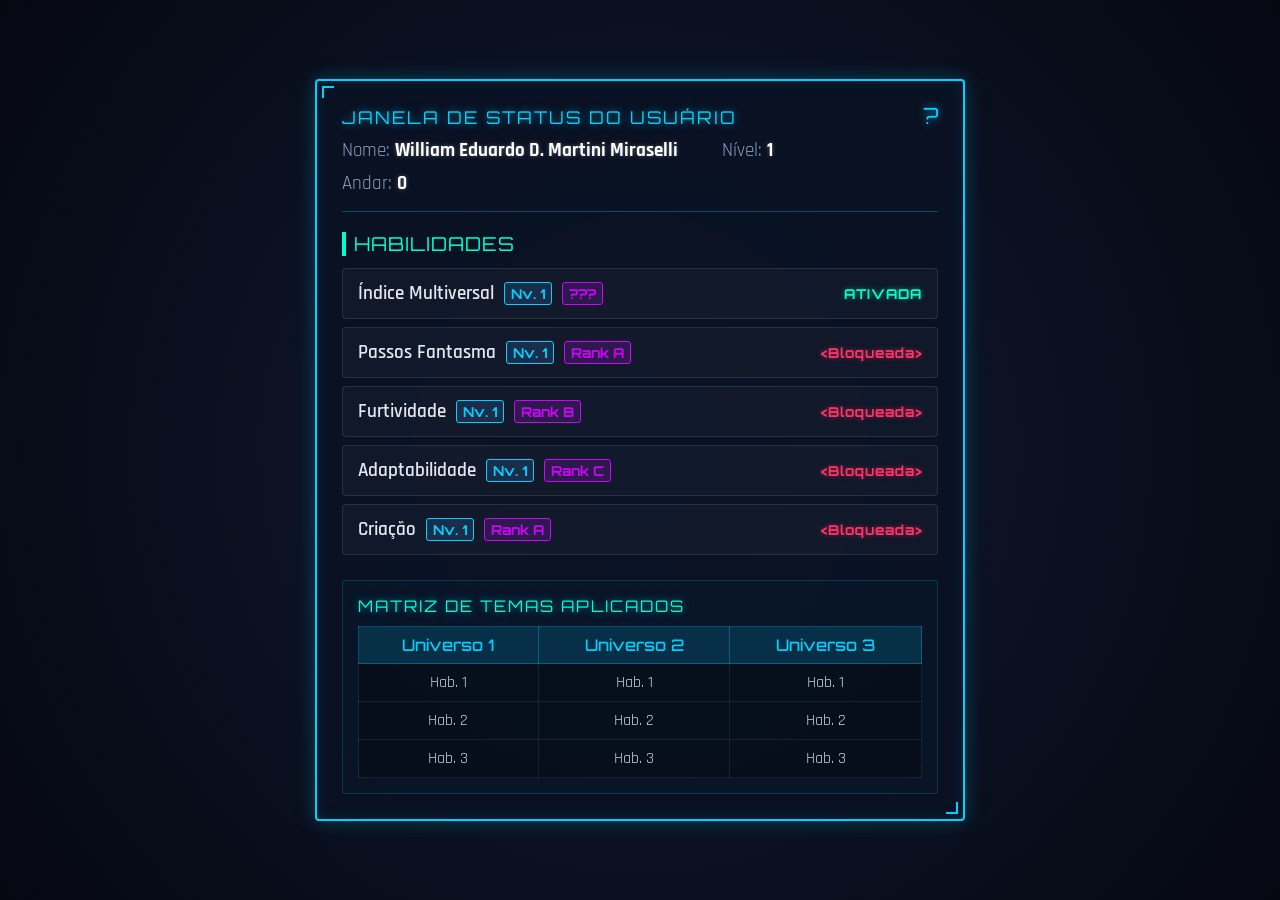
==== gemini.html @ bc74e1f2 "Create gemini.html" ====
<!DOCTYPE html>
<html lang="pt-BR">
<head>
    <meta charset="UTF-8">
    <meta name="viewport" content="width=device-width, initial-scale=1.0">
    <title>Janela de Status do Sistema</title>
    <style>
        @import url('https://fonts.googleapis.com/css2?family=Orbitron:wght@400;700&family=Rajdhani:wght@500;600;700&display=swap');
        * {
            margin: 0;
            padding: 0;
            box-sizing: border-box;
        }

        body {
            background-color: #060913;
            background-image: radial-gradient(circle at center, #111a33 0%, #050811 100%);
            font-family: 'Rajdhani', sans-serif;
            color: #e2e8f0;
            display: flex;
            justify-content: center;
            align-items: center;
            min-height: 100vh;
            padding: 20px;
        }

        /* Container principal */
        .system-window {
            background: rgba(10, 18, 36, 0.85);
            border: 2px solid #00d2ff;
            box-shadow: 0 0 20px rgba(0, 210, 255, 0.25), inset 0 0 15px rgba(0, 210, 255, 0.1);
            width: 100%;
            max-width: 650px;
            border-radius: 4px;
            padding: 25px;
            backdrop-filter: blur(10px);
            position: relative;
        }

        .system-window::before, .system-window::after {
            content: '';
            position: absolute;
            width: 10px;
            height: 10px;
            border: 2px solid #00d2ff;
        }
        .system-window::before { top: 5px; left: 5px; border-right: none; border-bottom: none; }
        .system-window::after { bottom: 5px; right: 5px; border-left: none; border-top: none; }

        /* Botão "?" no Canto Superior Direito */
        .help-button {
            position: absolute;
            top: 20px;
            right: 25px;
            font-family: 'Orbitron', sans-serif;
            font-size: 1.4rem;
            color: #00d2ff;
            cursor: pointer;
            text-shadow: 0 0 8px rgba(0, 210, 255, 0.8);
            transition: all 0.2s ease;
            user-select: none;
            z-index: 10;
        }

        .help-button:hover {
            color: #ffffff;
            text-shadow: 0 0 15px #00d2ff, 0 0 5px #ffffff;
            transform: scale(1.15);
        }

        /* Cabeçalho */
        .header-panel {
            border-bottom: 1px solid rgba(0, 210, 255, 0.3);
            padding-bottom: 15px;
            margin-bottom: 20px;
            padding-right: 30px; /* Protege o layout para o botão "?" não sobrepor */
        }

        .title {
            font-family: 'Orbitron', sans-serif;
            font-size: 1.1rem;
            color: #00d2ff;
            text-transform: uppercase;
            letter-spacing: 2px;
            margin-bottom: 10px;
            text-shadow: 0 0 8px rgba(0, 210, 255, 0.6);
        }

        .info-grid {
            display: grid;
            grid-template-columns: 2fr 1fr;
            gap: 8px;
            font-size: 1.2rem;
        }

        .info-item span { color: #88a0c0; }
        .info-item strong { color: #ffffff; text-shadow: 0 0 4px rgba(255, 255, 255, 0.3); }

        /* Seções */
        .section-title {
            font-family: 'Orbitron', sans-serif;
            color: #00ffcc;
            font-size: 1.2rem;
            margin-top: 20px;
            margin-bottom: 12px;
            text-transform: uppercase;
            letter-spacing: 1px;
            border-left: 4px solid #00ffcc;
            padding-left: 8px;
        }

        .skills-list {
            list-style: none;
            display: flex;
            flex-direction: column;
            gap: 8px;
            margin-bottom: 25px;
        }

        /* Itens Clicáveis da Lista */
        .skill-item {
            background: rgba(255, 255, 255, 0.03);
            border: 1px solid rgba(255, 255, 255, 0.1);
            padding: 12px 15px;
            border-radius: 4px;
            display: flex;
            justify-content: space-between;
            align-items: center;
            transition: all 0.2s ease;
            cursor: pointer;
        }

        .skill-item:hover {
            background: rgba(0, 210, 255, 0.08);
            border-color: #00d2ff;
            box-shadow: 0 0 12px rgba(0, 210, 255, 0.2);
        }

        .skill-main {
            display: flex;
            align-items: center;
            gap: 10px;
        }

        .skill-name { font-weight: 600; font-size: 1.2rem; }

        .tag {
            font-size: 0.85rem;
            padding: 2px 6px;
            border-radius: 3px;
            font-family: 'Orbitron', sans-serif;
            font-weight: bold;
        }
        .tag-nv { background: #1a2e4c; color: #00d2ff; border: 1px solid #00d2ff; }
        .tag-rank { background: #2d1a4c; color: #d200ff; border: 1px solid #d200ff; }
        
        .status-tag {
            font-family: 'Orbitron', sans-serif;
            font-size: 0.85rem;
            letter-spacing: 1px;
            font-weight: bold;
        }
        .status-unlocked { color: #00ffcc; text-shadow: 0 0 5px rgba(0, 255, 204, 0.5); }
        .status-locked { color: #ff3366; text-shadow: 0 0 5px rgba(255, 51, 102, 0.5); }

        /* Matriz de Temas Fixa na Tela Principal */
        .matrix-box {
            background: rgba(0, 210, 255, 0.02);
            border: 1px solid rgba(0, 210, 255, 0.2);
            border-radius: 4px;
            padding: 15px;
            margin-top: 15px;
        }

        .theme-table {
            width: 100%;
            border-collapse: collapse;
            margin-top: 8px;
            font-size: 1rem;
            text-align: center;
        }

        .theme-table th {
            background: rgba(0, 210, 255, 0.15);
            color: #00d2ff;
            font-family: 'Orbitron', sans-serif;
            font-weight: 500;
            padding: 8px;
            border: 1px solid rgba(0, 210, 255, 0.3);
        }

        .theme-table td {
            padding: 8px;
            border: 1px solid rgba(255, 255, 255, 0.08);
            background: rgba(0, 0, 0, 0.3);
            color: #cbd5e1;
        }

        /* Janela Flutuante (Modais) */
        .modal-overlay {
            position: fixed;
            top: 0;
            left: 0;
            width: 100%;
            height: 100%;
            background: rgba(3, 6, 13, 0.85);
            backdrop-filter: blur(8px);
            display: flex;
            justify-content: center;
            align-items: center;
            z-index: 1000;
            opacity: 0;
            pointer-events: none;
            transition: opacity 0.25s ease;
            padding: 20px;
        }

        .modal-overlay.active {
            opacity: 1;
            pointer-events: auto;
        }

        .skill-details-window {
            background: rgba(12, 22, 43, 0.98);
            border: 2px solid #ffcc00;
            box-shadow: 0 0 30px rgba(255, 204, 0, 0.3), inset 0 0 20px rgba(255, 204, 0, 0.05);
            width: 100%;
            max-width: 550px;
            border-radius: 4px;
            padding: 25px;
            position: relative;
            transform: scale(0.9);
            transition: transform 0.25s ease;
        }

        /* Se for uma habilidade bloqueada */
        .skill-details-window.locked-style {
            border-color: #ff3366;
            box-shadow: 0 0 30px rgba(255, 51, 102, 0.3);
        }

        /* Estilo especial para o menu "Sobre a Habilidade" (?) */
        .skill-details-window.about-style {
            border-color: #00ffcc;
            box-shadow: 0 0 30px rgba(0, 255, 204, 0.3);
        }

        .modal-overlay.active .skill-details-window { transform: scale(1); }

        .skill-details-window::before, .skill-details-window::after {
            content: '';
            position: absolute;
            width: 10px;
            height: 10px;
            border: 2px solid #ffcc00;
        }
        .skill-details-window.locked-style::before, .skill-details-window.locked-style::after { border-color: #ff3366; }
        .skill-details-window.about-style::before, .skill-details-window.about-style::after { border-color: #00ffcc; }
        .skill-details-window::before { top: 5px; left: 5px; border-right: none; border-bottom: none; }
        .skill-details-window::after { bottom: 5px; right: 5px; border-left: none; border-top: none; }

        .skill-description {
            font-size: 1.15rem;
            line-height: 1.5;
            color: #cbd5e1;
            margin-top: 15px;
            margin-bottom: 20px;
        }

        .sub-section-title {
            font-size: 1.1rem;
            color: #ffaa00;
            margin-bottom: 8px;
            font-weight: 600;
            text-transform: uppercase;
        }
        .locked-style .sub-section-title { color: #ff3366; }
        .about-style .sub-section-title { color: #00ffcc; }

        .penalty-list {
            padding-left: 20px;
            margin-bottom: 20px;
            color: #f1f5f9;
        }
        .penalty-list li { margin-bottom: 8px; font-size: 1.05rem; }

        .close-btn {
            display: block;
            width: 100%;
            background: rgba(255, 204, 0, 0.1);
            border: 1px solid #ffcc00;
            color: #ffcc00;
            font-family: 'Orbitron', sans-serif;
            padding: 10px;
            font-size: 1rem;
            cursor: pointer;
            font-weight: bold;
            letter-spacing: 2px;
            text-transform: uppercase;
            transition: all 0.2s ease;
            text-align: center;
        }
        .close-btn:hover { background: #ffcc00; color: #060913; }

        .locked-style .close-btn {
            background: rgba(255, 51, 102, 0.1);
            border-color: #ff3366;
            color: #ff3366;
        }
        .locked-style .close-btn:hover { background: #ff3366; color: #ffffff; }

        .about-style .close-btn {
            background: rgba(0, 255, 204, 0.1);
            border-color: #00ffcc;
            color: #00ffcc;
        }
        .about-style .close-btn:hover { background: #00ffcc; color: #060913; }
    </style>
</head>
<body>
    <div class="system-window">
        <div class="help-button" onclick="openModal('sobre_indice')" title="Sobre a habilidade Índice Multiversal">?</div>

        <div class="header-panel">
            <div class="title">Janela de Status do Usuário</div>
            <div class="info-grid">
                <div class="info-item"><span>Nome:</span> <strong>William Eduardo D. Martini Miraselli</strong></div>
                <div class="info-item"><span>Nível:</span> <strong>1</strong></div>
                <div class="info-item"><span>Andar:</span> <strong>0</strong></div>
            </div>
        </div>

        <div class="section-title">Habilidades</div>
        <ul class="skills-list">
            <li class="skill-item" onclick="openModal('indice')">
                <div class="skill-main">
                    <span class="skill-name">Índice Multiversal</span>
                    <span class="tag tag-nv">Nv. 1</span>
                    <span class="tag tag-rank">???</span>
                </div>
                <span class="status-tag status-unlocked">ATIVADA</span>
            </li>
            
            <li class="skill-item" onclick="openModal('passos')">
                <div class="skill-main">
                    <span class="skill-name">Passos Fantasma</span>
                    <span class="tag tag-nv">Nv. 1</span>
                    <span class="tag tag-rank">Rank A</span>
                </div>
                <span class="status-tag status-locked">&lt;Bloqueada&gt;</span>
            </li>
            <li class="skill-item" onclick="openModal('furtividade')">
                <div class="skill-main">
                    <span class="skill-name">Furtividade</span>
                    <span class="tag tag-nv">Nv. 1</span>
                    <span class="tag tag-rank">Rank B</span>
                </div>
                <span class="status-tag status-locked">&lt;Bloqueada&gt;</span>
            </li>
            <li class="skill-item" onclick="openModal('adaptabilidade')">
                <div class="skill-main">
                    <span class="skill-name">Adaptabilidade</span>
                    <span class="tag tag-nv">Nv. 1</span>
                    <span class="tag tag-rank">Rank C</span>
                </div>
                <span class="status-tag status-locked">&lt;Bloqueada&gt;</span>
            </li>
            <li class="skill-item" onclick="openModal('criacao')">
                <div class="skill-main">
                    <span class="skill-name">Criação</span>
                    <span class="tag tag-nv">Nv. 1</span>
                    <span class="tag tag-rank">Rank A</span>
                </div>
                <span class="status-tag status-locked">&lt;Bloqueada&gt;</span>
            </li>
        </ul>

        <div class="matrix-box">
            <div class="title" style="font-size: 1rem; color: #00ffcc;">Matriz de Temas Aplicados</div>
            <table class="theme-table">
                <thead>
                    <tr>
                        <th>Universo 1</th>
                        <th>Universo 2</th>
                        <th>Universo 3</th>
                    </tr>
                </thead>
                <tbody>
                    <tr><td>Hab. 1</td><td>Hab. 1</td><td>Hab. 1</td></tr>
                    <tr><td>Hab. 2</td><td>Hab. 2</td><td>Hab. 2</td></tr>
                    <tr><td>Hab. 3</td><td>Hab. 3</td><td>Hab. 3</td></tr>
                </tbody>
            </table>
        </div>
    </div>

    <div class="modal-overlay" id="systemModal">
        <div class="skill-details-window" id="modalWindow">
            <div class="title" id="modalTitle">Título do Alerta</div>
            <p class="skill-description" id="modalDescription">Descrição da habilidade aqui.</p>
            
            <div id="modalExtraContent"></div>

            <button class="close-btn" onclick="closeModal()">Fechar Registro</button>
        </div>
    </div>

    <script>
        const modal = document.getElementById('systemModal');
        const modalWindow = document.getElementById('modalWindow');
        const mTitle = document.getElementById('modalTitle');
        const mDesc = document.getElementById('modalDescription');
        const mExtra = document.getElementById('modalExtraContent');

        const skillsData = {
            indice: {
                title: "Índice Multiversal [Nv. 1]",
                desc: "Permite ao usuário adquirir poderes, armas, itens, autoridades e etc... de outros mundos. Mas o usuário deve definir um tema à habilidade, podendo adquirir coisas somente dentro deste tema. Temas abrangentes são proibidos.",
                type: 'unlocked',
                extra: `
                    <div class="sub-section-title">Penalidades & Condições</div>
                    <ul class="penalty-list">
                        <li>O usuário não pode adquirir ou usar habilidades sem ser por meio desta habilidade.</li>
                        <li><span style="color: #ff3366; font-weight: bold;">[???] &lt;Oculto&gt;:</span> Ao escolher um universo, o usuário, ao completar a Torre, deverá viver como o protagonista da obra sem suas memórias e habilidades.</li>
                    </ul>`
            },
            sobre_indice: {
                title: "Sobre a Habilidade: Índice Multiversal",
                desc: "Diretrizes e regras sistêmicas fundamentais ligadas à Habilidade Exclusiva do usuário.",
                type: 'about',
                extra: `
                    <div class="sub-section-title">Regras de Sincronização</div>
                    <ul class="penalty-list">
                        <li><strong>1.</strong> Ela não pode ser copiada e ou anulada por NINGUÉM.</li>
                        <li><strong>2.</strong> Clones que copiem as habilidades do usuário não podem usar o Índice ou habilidades atreladas, mas podem usar e evoluir as outras habilidades do usuário.</li>
                        <li><strong>3.</strong> A cada nível da habilidade o usuário pode adicionar uma nova lista ou coluna no nível [5] ou [10], o usuário pode criar uma nova tabela [3x3].</li>
                        <li><strong>4.</strong> O nível max da habilidade é [15].</li>
                    </ul>
                    <div class="sub-section-title">Sistema Extra & Progressão</div>
                    <ul class="penalty-list">
                        <li><strong>Nv. max de habilidade:</strong> [5].</li>
                        <li><strong>Evolução:</strong> Após uma habilidade atingir o nível [5], uma [Pedra de Promoção] pode ser usada para evoluir [1] rank da habilidade.</li>
                        <li><strong>Ranks de Habilidade:</strong> [E] < [D] < [C] < [B] < [A] < [S] < [Ex]</li>
                    </ul>`
            },
            passos: {
                title: "Passos Fantasma [Rank A]",
                desc: "Habilidade passiva. Seus passos são leves como uma pluma e não emitem sons, mas pequenas vibrações podem ser detectadas.",
                type: 'locked',
                extra: `<div class="sub-section-title">&lt;Bloqueada&gt;</div>`
            },
            furtividade: {
                title: "Furtividade [Rank B]",
                desc: "Habilidade passiva. Permite ao usuário controlar o nível de sua presença.",
                type: 'locked',
                extra: `<div class="sub-section-title">&lt;Bloqueada&gt;</div>`
            },
            adaptabilidade: {
                title: "Adaptabilidade [Rank C]",
                desc: "Habilidade passiva. Permite a sua mente a se adaptar mais rápido às situações desconhecidas.",
                type: 'locked',
                extra: `<div class="sub-section-title">&lt;Bloqueada&gt;</div>`
            },
            criacao: {
                title: "Criação [Rank A]",
                desc: "Habilidade passiva. Permite que o usuário crie qualquer coisa física com maior facilidade que outros.",
                type: 'locked',
                extra: `<div class="sub-section-title">&lt;Bloqueada&gt;</div>`
            }
        };

        function openModal(skillKey) {
            const data = skillsData[skillKey];
            if (!data) return;

            modalWindow.classList.remove('locked-style', 'about-style');
            
            mTitle.innerText = data.title;
            mDesc.innerHTML = data.desc;
            mExtra.innerHTML = data.extra;

            // Configuração dinâmica de estilos baseada na aba/habilidade clicada
            if (data.type === 'locked') {
                modalWindow.classList.add('locked-style');
                mTitle.style.color = '#ff3366';
                mTitle.style.textShadow = '0 0 8px rgba(255,51,102,0.5)';
            } else if (data.type === 'about') {
                modalWindow.classList.add('about-style');
                mTitle.style.color = '#00ffcc';
                mTitle.style.textShadow = '0 0 8px rgba(0,255,204,0.5)';
            } else {
                mTitle.style.color = '#ffcc00';
                mTitle.style.textShadow = '0 0 8px rgba(255,204,0,0.5)';
            }

            modal.classList.add('active');
        }

        function closeModal() {
            modal.classList.remove('active');
        }

        modal.addEventListener('click', function(e) {
            if (e.target === modal) closeModal();
        });
    </script>
</body>
</html>
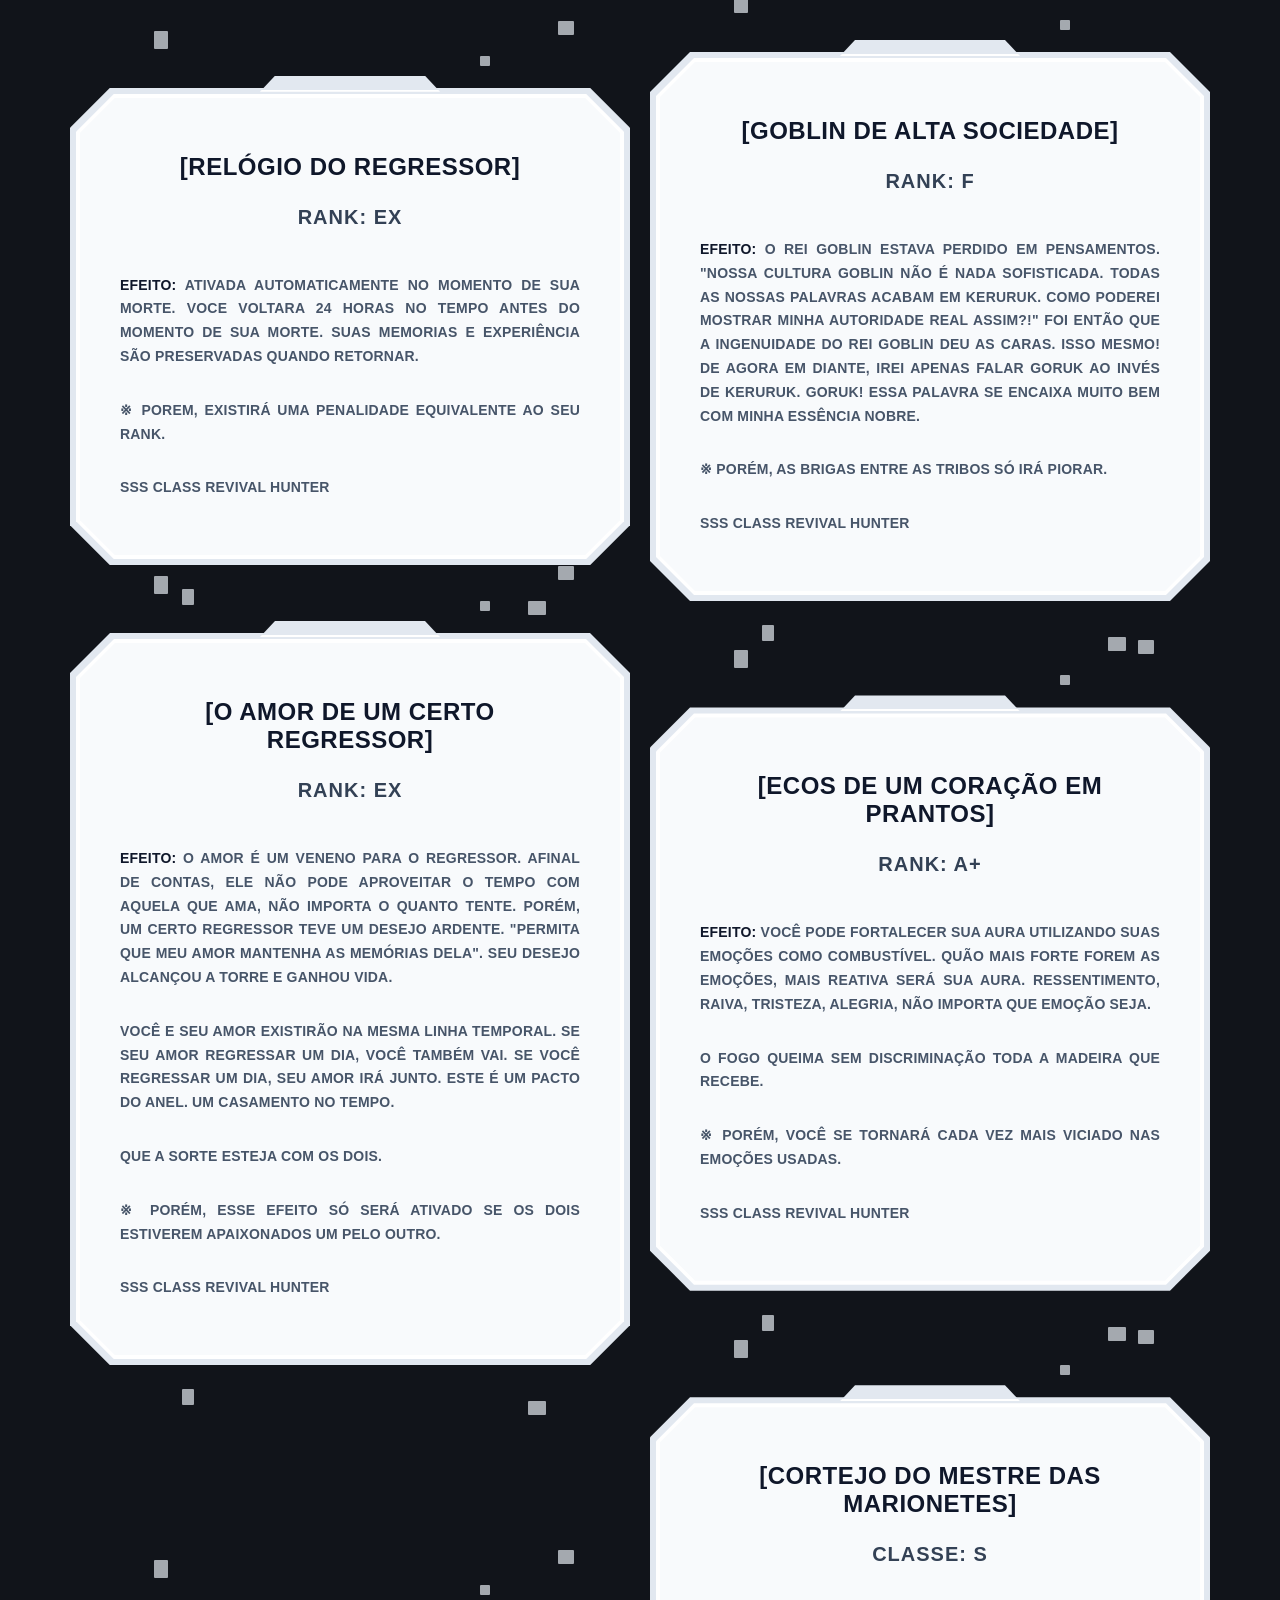
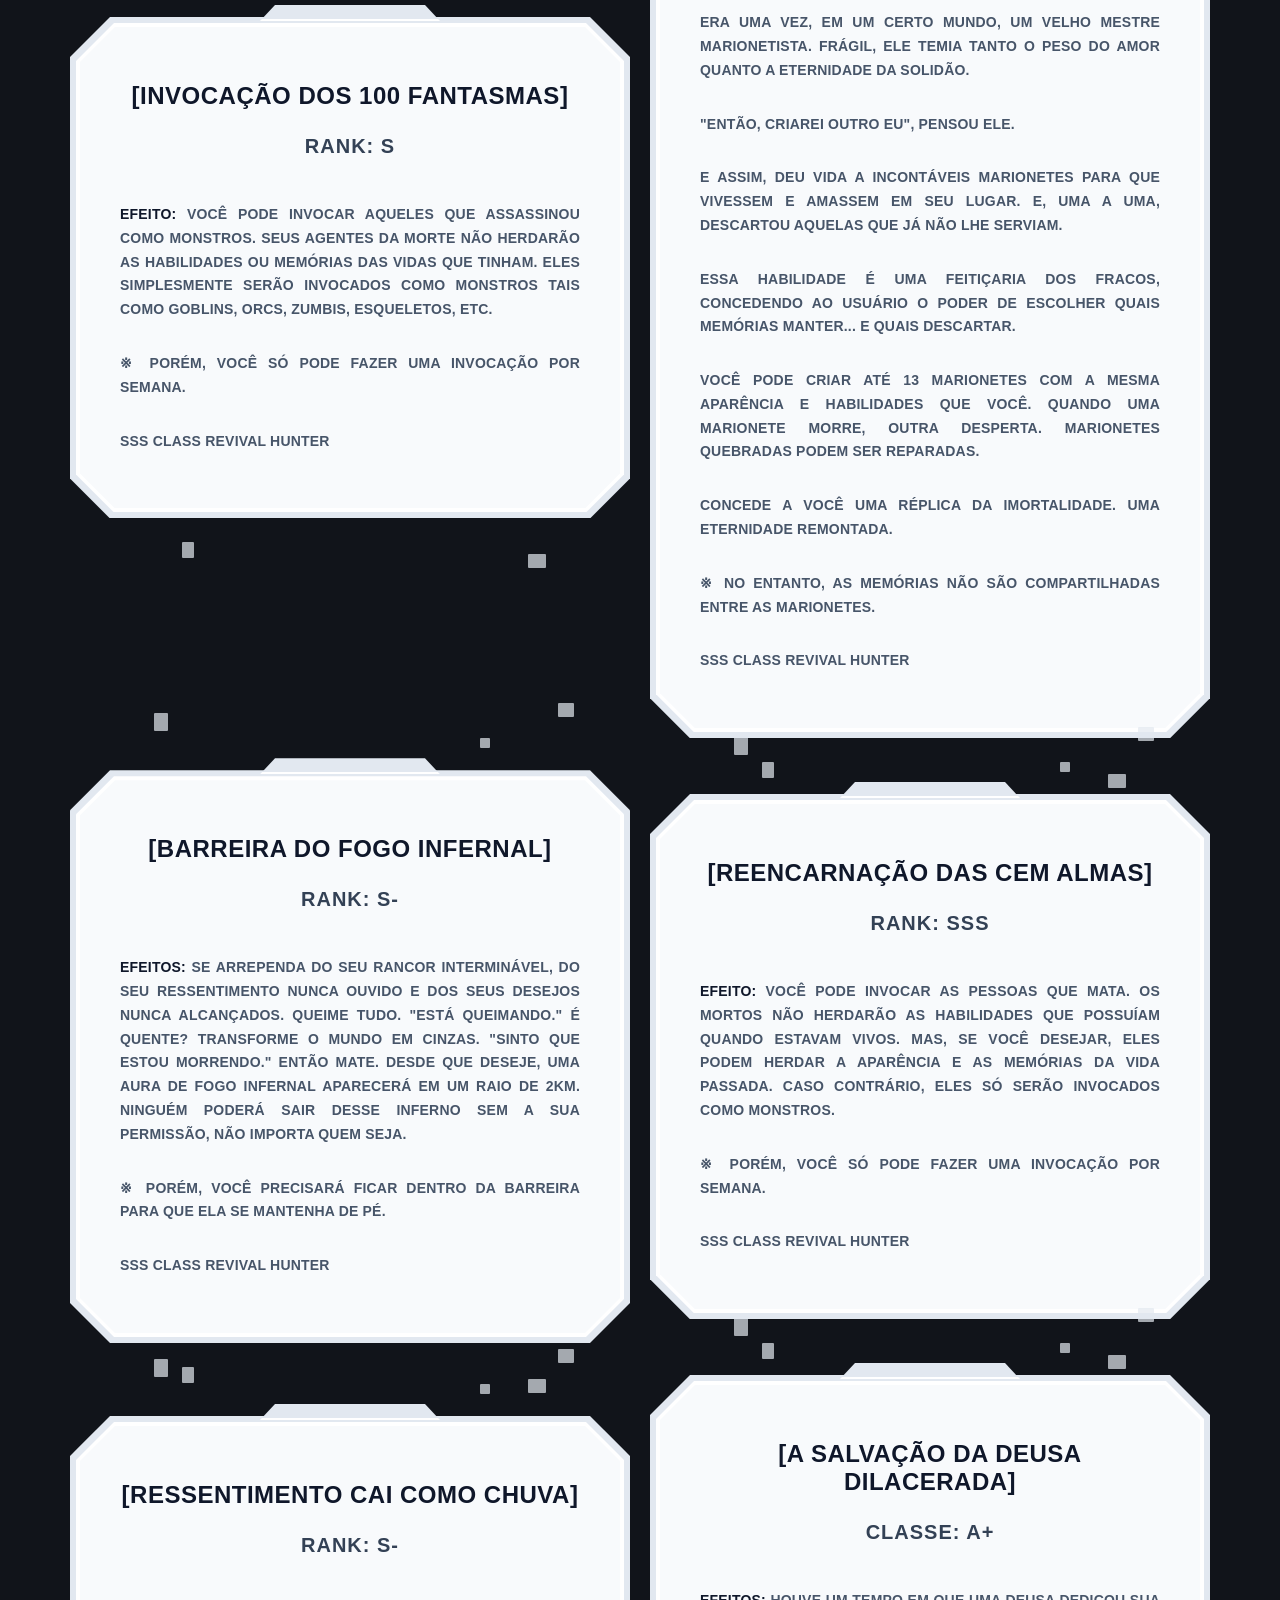
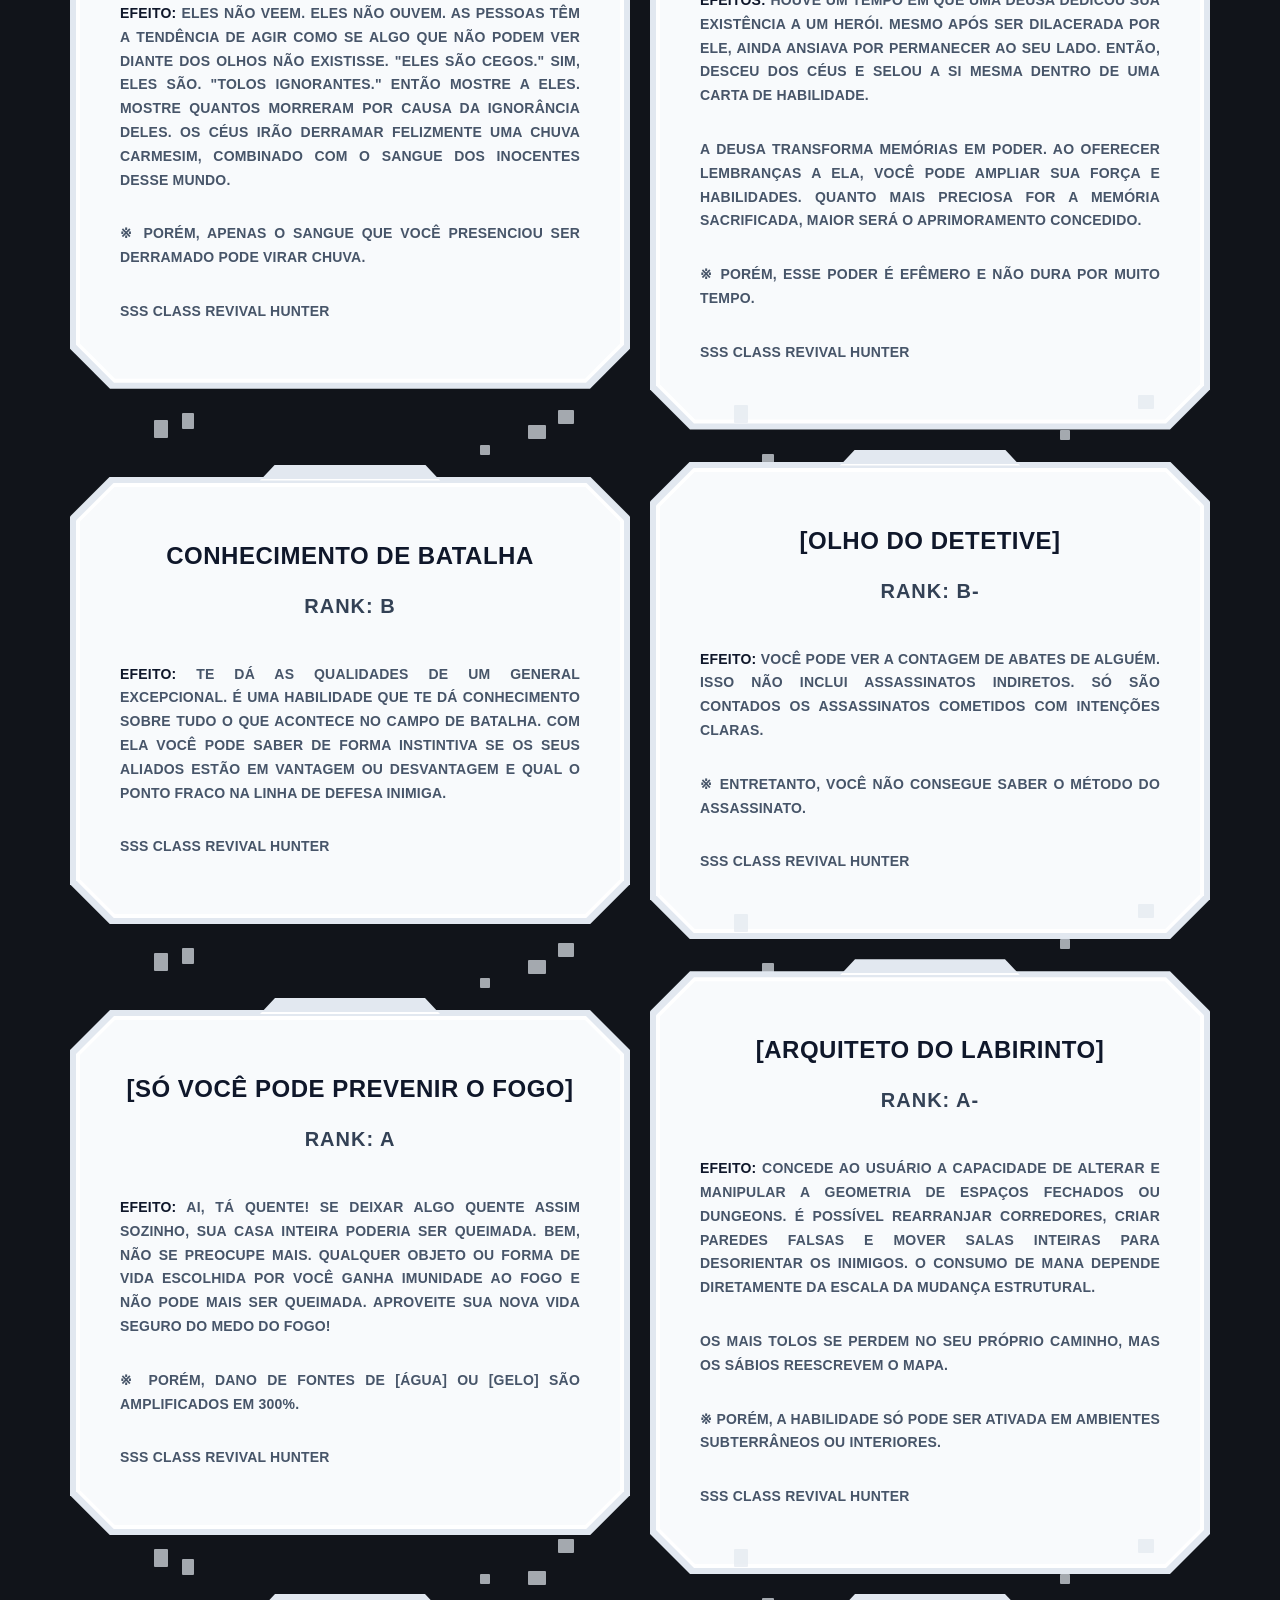
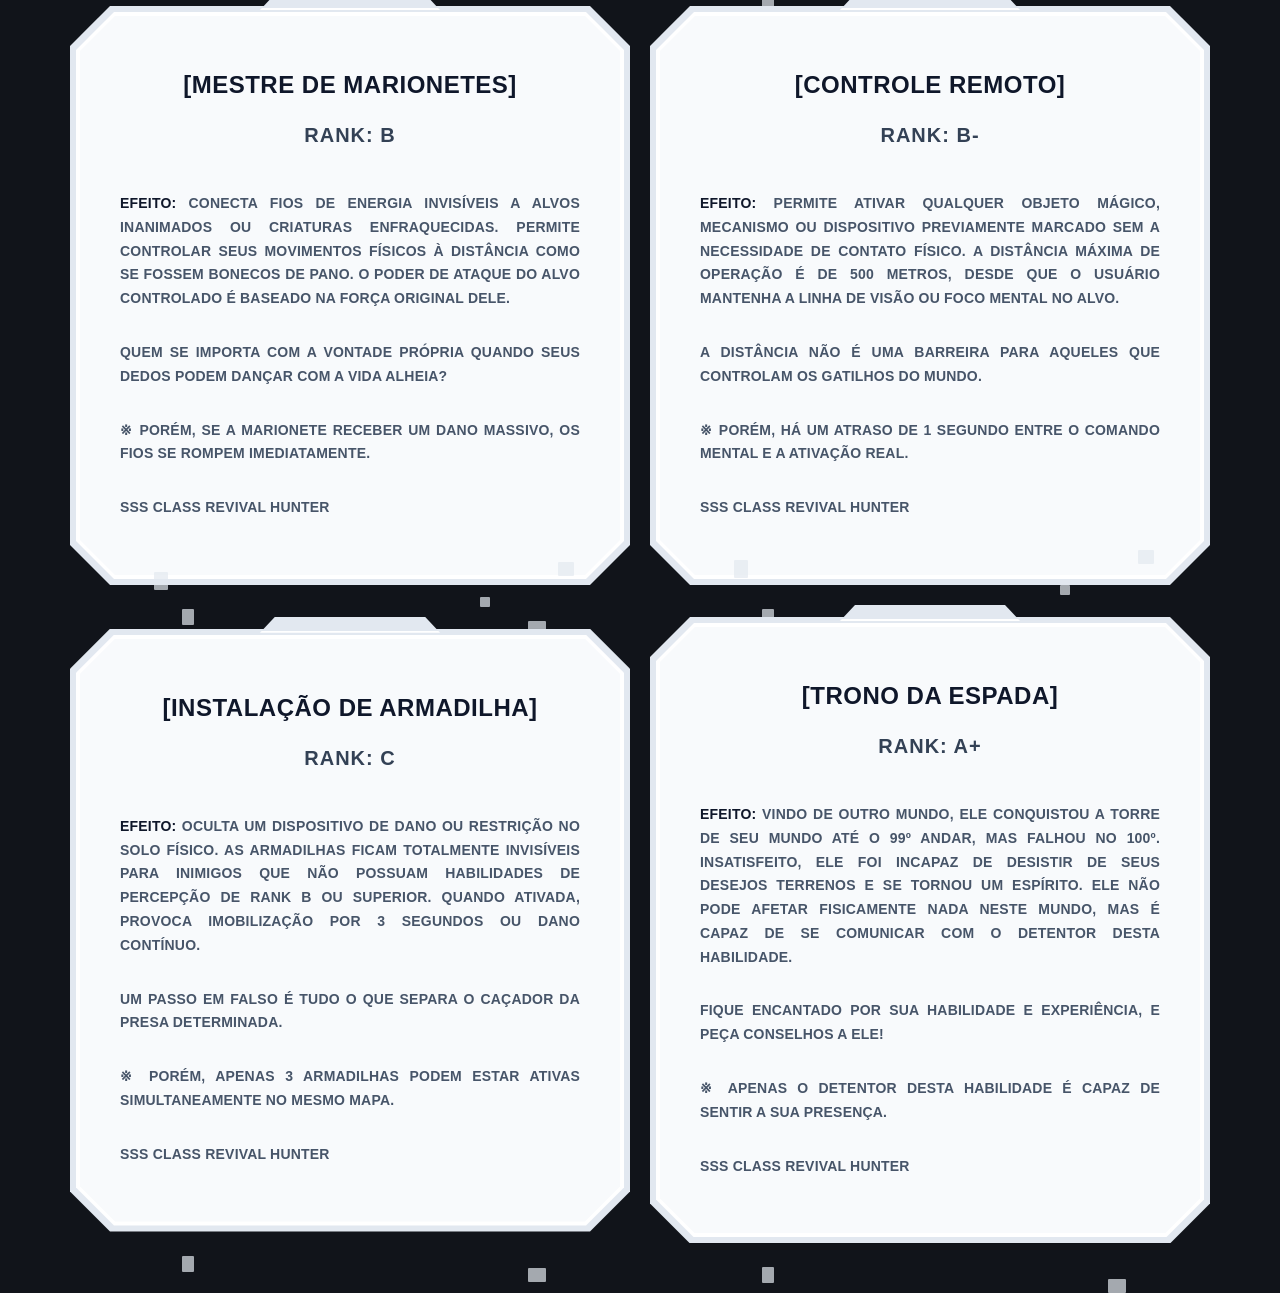
==== commit a7c72f36: "a" ====
--- a/gemini.html
+++ b/gemini.html
@@ -3,506 +3,616 @@
 <head>
     <meta charset="UTF-8">
     <meta name="viewport" content="width=device-width, initial-scale=1.0">
-    <title>Janela de Status do Sistema</title>
-    <style>
-        @import url('https://fonts.googleapis.com/css2?family=Orbitron:wght@400;700&family=Rajdhani:wght@500;600;700&display=swap');
-        * {
-            margin: 0;
-            padding: 0;
-            box-sizing: border-box;
-        }
-
-        body {
-            background-color: #060913;
-            background-image: radial-gradient(circle at center, #111a33 0%, #050811 100%);
-            font-family: 'Rajdhani', sans-serif;
-            color: #e2e8f0;
-            display: flex;
-            justify-content: center;
-            align-items: center;
-            min-height: 100vh;
-            padding: 20px;
-        }
-
-        /* Container principal */
-        .system-window {
-            background: rgba(10, 18, 36, 0.85);
-            border: 2px solid #00d2ff;
-            box-shadow: 0 0 20px rgba(0, 210, 255, 0.25), inset 0 0 15px rgba(0, 210, 255, 0.1);
-            width: 100%;
-            max-width: 650px;
-            border-radius: 4px;
-            padding: 25px;
-            backdrop-filter: blur(10px);
-            position: relative;
-        }
-
-        .system-window::before, .system-window::after {
-            content: '';
-            position: absolute;
-            width: 10px;
-            height: 10px;
-            border: 2px solid #00d2ff;
-        }
-        .system-window::before { top: 5px; left: 5px; border-right: none; border-bottom: none; }
-        .system-window::after { bottom: 5px; right: 5px; border-left: none; border-top: none; }
-
-        /* Botão "?" no Canto Superior Direito */
-        .help-button {
-            position: absolute;
-            top: 20px;
-            right: 25px;
-            font-family: 'Orbitron', sans-serif;
-            font-size: 1.4rem;
-            color: #00d2ff;
-            cursor: pointer;
-            text-shadow: 0 0 8px rgba(0, 210, 255, 0.8);
-            transition: all 0.2s ease;
-            user-select: none;
-            z-index: 10;
-        }
-
-        .help-button:hover {
-            color: #ffffff;
-            text-shadow: 0 0 15px #00d2ff, 0 0 5px #ffffff;
-            transform: scale(1.15);
-        }
-
-        /* Cabeçalho */
-        .header-panel {
-            border-bottom: 1px solid rgba(0, 210, 255, 0.3);
-            padding-bottom: 15px;
-            margin-bottom: 20px;
-            padding-right: 30px; /* Protege o layout para o botão "?" não sobrepor */
-        }
-
-        .title {
-            font-family: 'Orbitron', sans-serif;
-            font-size: 1.1rem;
-            color: #00d2ff;
-            text-transform: uppercase;
-            letter-spacing: 2px;
-            margin-bottom: 10px;
-            text-shadow: 0 0 8px rgba(0, 210, 255, 0.6);
-        }
-
-        .info-grid {
-            display: grid;
-            grid-template-columns: 2fr 1fr;
-            gap: 8px;
-            font-size: 1.2rem;
-        }
-
-        .info-item span { color: #88a0c0; }
-        .info-item strong { color: #ffffff; text-shadow: 0 0 4px rgba(255, 255, 255, 0.3); }
-
-        /* Seções */
-        .section-title {
-            font-family: 'Orbitron', sans-serif;
-            color: #00ffcc;
-            font-size: 1.2rem;
-            margin-top: 20px;
-            margin-bottom: 12px;
-            text-transform: uppercase;
-            letter-spacing: 1px;
-            border-left: 4px solid #00ffcc;
-            padding-left: 8px;
-        }
-
-        .skills-list {
-            list-style: none;
-            display: flex;
-            flex-direction: column;
-            gap: 8px;
-            margin-bottom: 25px;
-        }
-
-        /* Itens Clicáveis da Lista */
-        .skill-item {
-            background: rgba(255, 255, 255, 0.03);
-            border: 1px solid rgba(255, 255, 255, 0.1);
-            padding: 12px 15px;
-            border-radius: 4px;
-            display: flex;
-            justify-content: space-between;
-            align-items: center;
-            transition: all 0.2s ease;
-            cursor: pointer;
-        }
-
-        .skill-item:hover {
-            background: rgba(0, 210, 255, 0.08);
-            border-color: #00d2ff;
-            box-shadow: 0 0 12px rgba(0, 210, 255, 0.2);
-        }
-
-        .skill-main {
-            display: flex;
-            align-items: center;
-            gap: 10px;
-        }
-
-        .skill-name { font-weight: 600; font-size: 1.2rem; }
-
-        .tag {
-            font-size: 0.85rem;
-            padding: 2px 6px;
-            border-radius: 3px;
-            font-family: 'Orbitron', sans-serif;
-            font-weight: bold;
-        }
-        .tag-nv { background: #1a2e4c; color: #00d2ff; border: 1px solid #00d2ff; }
-        .tag-rank { background: #2d1a4c; color: #d200ff; border: 1px solid #d200ff; }
-        
-        .status-tag {
-            font-family: 'Orbitron', sans-serif;
-            font-size: 0.85rem;
-            letter-spacing: 1px;
-            font-weight: bold;
-        }
-        .status-unlocked { color: #00ffcc; text-shadow: 0 0 5px rgba(0, 255, 204, 0.5); }
-        .status-locked { color: #ff3366; text-shadow: 0 0 5px rgba(255, 51, 102, 0.5); }
-
-        /* Matriz de Temas Fixa na Tela Principal */
-        .matrix-box {
-            background: rgba(0, 210, 255, 0.02);
-            border: 1px solid rgba(0, 210, 255, 0.2);
-            border-radius: 4px;
-            padding: 15px;
-            margin-top: 15px;
-        }
-
-        .theme-table {
-            width: 100%;
-            border-collapse: collapse;
-            margin-top: 8px;
-            font-size: 1rem;
-            text-align: center;
-        }
-
-        .theme-table th {
-            background: rgba(0, 210, 255, 0.15);
-            color: #00d2ff;
-            font-family: 'Orbitron', sans-serif;
-            font-weight: 500;
-            padding: 8px;
-            border: 1px solid rgba(0, 210, 255, 0.3);
-        }
-
-        .theme-table td {
-            padding: 8px;
-            border: 1px solid rgba(255, 255, 255, 0.08);
-            background: rgba(0, 0, 0, 0.3);
-            color: #cbd5e1;
-        }
-
-        /* Janela Flutuante (Modais) */
-        .modal-overlay {
-            position: fixed;
-            top: 0;
-            left: 0;
-            width: 100%;
-            height: 100%;
-            background: rgba(3, 6, 13, 0.85);
-            backdrop-filter: blur(8px);
-            display: flex;
-            justify-content: center;
-            align-items: center;
-            z-index: 1000;
-            opacity: 0;
-            pointer-events: none;
-            transition: opacity 0.25s ease;
-            padding: 20px;
-        }
-
-        .modal-overlay.active {
-            opacity: 1;
-            pointer-events: auto;
-        }
-
-        .skill-details-window {
-            background: rgba(12, 22, 43, 0.98);
-            border: 2px solid #ffcc00;
-            box-shadow: 0 0 30px rgba(255, 204, 0, 0.3), inset 0 0 20px rgba(255, 204, 0, 0.05);
-            width: 100%;
-            max-width: 550px;
-            border-radius: 4px;
-            padding: 25px;
-            position: relative;
-            transform: scale(0.9);
-            transition: transform 0.25s ease;
-        }
-
-        /* Se for uma habilidade bloqueada */
-        .skill-details-window.locked-style {
-            border-color: #ff3366;
-            box-shadow: 0 0 30px rgba(255, 51, 102, 0.3);
-        }
-
-        /* Estilo especial para o menu "Sobre a Habilidade" (?) */
-        .skill-details-window.about-style {
-            border-color: #00ffcc;
-            box-shadow: 0 0 30px rgba(0, 255, 204, 0.3);
-        }
-
-        .modal-overlay.active .skill-details-window { transform: scale(1); }
-
-        .skill-details-window::before, .skill-details-window::after {
-            content: '';
-            position: absolute;
-            width: 10px;
-            height: 10px;
-            border: 2px solid #ffcc00;
-        }
-        .skill-details-window.locked-style::before, .skill-details-window.locked-style::after { border-color: #ff3366; }
-        .skill-details-window.about-style::before, .skill-details-window.about-style::after { border-color: #00ffcc; }
-        .skill-details-window::before { top: 5px; left: 5px; border-right: none; border-bottom: none; }
-        .skill-details-window::after { bottom: 5px; right: 5px; border-left: none; border-top: none; }
-
-        .skill-description {
-            font-size: 1.15rem;
-            line-height: 1.5;
-            color: #cbd5e1;
-            margin-top: 15px;
-            margin-bottom: 20px;
-        }
-
-        .sub-section-title {
-            font-size: 1.1rem;
-            color: #ffaa00;
-            margin-bottom: 8px;
-            font-weight: 600;
-            text-transform: uppercase;
-        }
-        .locked-style .sub-section-title { color: #ff3366; }
-        .about-style .sub-section-title { color: #00ffcc; }
-
-        .penalty-list {
-            padding-left: 20px;
-            margin-bottom: 20px;
-            color: #f1f5f9;
-        }
-        .penalty-list li { margin-bottom: 8px; font-size: 1.05rem; }
-
-        .close-btn {
-            display: block;
-            width: 100%;
-            background: rgba(255, 204, 0, 0.1);
-            border: 1px solid #ffcc00;
-            color: #ffcc00;
-            font-family: 'Orbitron', sans-serif;
-            padding: 10px;
-            font-size: 1rem;
-            cursor: pointer;
-            font-weight: bold;
-            letter-spacing: 2px;
-            text-transform: uppercase;
-            transition: all 0.2s ease;
-            text-align: center;
-        }
-        .close-btn:hover { background: #ffcc00; color: #060913; }
-
-        .locked-style .close-btn {
-            background: rgba(255, 51, 102, 0.1);
-            border-color: #ff3366;
-            color: #ff3366;
-        }
-        .locked-style .close-btn:hover { background: #ff3366; color: #ffffff; }
-
-        .about-style .close-btn {
-            background: rgba(0, 255, 204, 0.1);
-            border-color: #00ffcc;
-            color: #00ffcc;
-        }
-        .about-style .close-btn:hover { background: #00ffcc; color: #060913; }
-    </style>
+    <link rel="stylesheet" href="style.css">
+    <title>Interface de Habilidade - Relógio do Retornador</title>
 </head>
 <body>
-    <div class="system-window">
-        <div class="help-button" onclick="openModal('sobre_indice')" title="Sobre a habilidade Índice Multiversal">?</div>
-
-        <div class="header-panel">
-            <div class="title">Janela de Status do Usuário</div>
-            <div class="info-grid">
-                <div class="info-item"><span>Nome:</span> <strong>William Eduardo D. Martini Miraselli</strong></div>
-                <div class="info-item"><span>Nível:</span> <strong>1</strong></div>
-                <div class="info-item"><span>Andar:</span> <strong>0</strong></div>
-            </div>
-        </div>
-
-        <div class="section-title">Habilidades</div>
-        <ul class="skills-list">
-            <li class="skill-item" onclick="openModal('indice')">
-                <div class="skill-main">
-                    <span class="skill-name">Índice Multiversal</span>
-                    <span class="tag tag-nv">Nv. 1</span>
-                    <span class="tag tag-rank">???</span>
-                </div>
-                <span class="status-tag status-unlocked">ATIVADA</span>
-            </li>
-            
-            <li class="skill-item" onclick="openModal('passos')">
-                <div class="skill-main">
-                    <span class="skill-name">Passos Fantasma</span>
-                    <span class="tag tag-nv">Nv. 1</span>
-                    <span class="tag tag-rank">Rank A</span>
-                </div>
-                <span class="status-tag status-locked">&lt;Bloqueada&gt;</span>
-            </li>
-            <li class="skill-item" onclick="openModal('furtividade')">
-                <div class="skill-main">
-                    <span class="skill-name">Furtividade</span>
-                    <span class="tag tag-nv">Nv. 1</span>
-                    <span class="tag tag-rank">Rank B</span>
-                </div>
-                <span class="status-tag status-locked">&lt;Bloqueada&gt;</span>
-            </li>
-            <li class="skill-item" onclick="openModal('adaptabilidade')">
-                <div class="skill-main">
-                    <span class="skill-name">Adaptabilidade</span>
-                    <span class="tag tag-nv">Nv. 1</span>
-                    <span class="tag tag-rank">Rank C</span>
-                </div>
-                <span class="status-tag status-locked">&lt;Bloqueada&gt;</span>
-            </li>
-            <li class="skill-item" onclick="openModal('criacao')">
-                <div class="skill-main">
-                    <span class="skill-name">Criação</span>
-                    <span class="tag tag-nv">Nv. 1</span>
-                    <span class="tag tag-rank">Rank A</span>
-                </div>
-                <span class="status-tag status-locked">&lt;Bloqueada&gt;</span>
-            </li>
-        </ul>
-
-        <div class="matrix-box">
-            <div class="title" style="font-size: 1rem; color: #00ffcc;">Matriz de Temas Aplicados</div>
-            <table class="theme-table">
-                <thead>
-                    <tr>
-                        <th>Universo 1</th>
-                        <th>Universo 2</th>
-                        <th>Universo 3</th>
-                    </tr>
-                </thead>
-                <tbody>
-                    <tr><td>Hab. 1</td><td>Hab. 1</td><td>Hab. 1</td></tr>
-                    <tr><td>Hab. 2</td><td>Hab. 2</td><td>Hab. 2</td></tr>
-                    <tr><td>Hab. 3</td><td>Hab. 3</td><td>Hab. 3</td></tr>
-                </tbody>
-            </table>
-        </div>
-    </div>
-
-    <div class="modal-overlay" id="systemModal">
-        <div class="skill-details-window" id="modalWindow">
-            <div class="title" id="modalTitle">Título do Alerta</div>
-            <p class="skill-description" id="modalDescription">Descrição da habilidade aqui.</p>
-            
-            <div id="modalExtraContent"></div>
-
-            <button class="close-btn" onclick="closeModal()">Fechar Registro</button>
-        </div>
-    </div>
-
-    <script>
-        const modal = document.getElementById('systemModal');
-        const modalWindow = document.getElementById('modalWindow');
-        const mTitle = document.getElementById('modalTitle');
-        const mDesc = document.getElementById('modalDescription');
-        const mExtra = document.getElementById('modalExtraContent');
-
-        const skillsData = {
-            indice: {
-                title: "Índice Multiversal [Nv. 1]",
-                desc: "Permite ao usuário adquirir poderes, armas, itens, autoridades e etc... de outros mundos. Mas o usuário deve definir um tema à habilidade, podendo adquirir coisas somente dentro deste tema. Temas abrangentes são proibidos.",
-                type: 'unlocked',
-                extra: `
-                    <div class="sub-section-title">Penalidades & Condições</div>
-                    <ul class="penalty-list">
-                        <li>O usuário não pode adquirir ou usar habilidades sem ser por meio desta habilidade.</li>
-                        <li><span style="color: #ff3366; font-weight: bold;">[???] &lt;Oculto&gt;:</span> Ao escolher um universo, o usuário, ao completar a Torre, deverá viver como o protagonista da obra sem suas memórias e habilidades.</li>
-                    </ul>`
-            },
-            sobre_indice: {
-                title: "Sobre a Habilidade: Índice Multiversal",
-                desc: "Diretrizes e regras sistêmicas fundamentais ligadas à Habilidade Exclusiva do usuário.",
-                type: 'about',
-                extra: `
-                    <div class="sub-section-title">Regras de Sincronização</div>
-                    <ul class="penalty-list">
-                        <li><strong>1.</strong> Ela não pode ser copiada e ou anulada por NINGUÉM.</li>
-                        <li><strong>2.</strong> Clones que copiem as habilidades do usuário não podem usar o Índice ou habilidades atreladas, mas podem usar e evoluir as outras habilidades do usuário.</li>
-                        <li><strong>3.</strong> A cada nível da habilidade o usuário pode adicionar uma nova lista ou coluna no nível [5] ou [10], o usuário pode criar uma nova tabela [3x3].</li>
-                        <li><strong>4.</strong> O nível max da habilidade é [15].</li>
-                    </ul>
-                    <div class="sub-section-title">Sistema Extra & Progressão</div>
-                    <ul class="penalty-list">
-                        <li><strong>Nv. max de habilidade:</strong> [5].</li>
-                        <li><strong>Evolução:</strong> Após uma habilidade atingir o nível [5], uma [Pedra de Promoção] pode ser usada para evoluir [1] rank da habilidade.</li>
-                        <li><strong>Ranks de Habilidade:</strong> [E] < [D] < [C] < [B] < [A] < [S] < [Ex]</li>
-                    </ul>`
-            },
-            passos: {
-                title: "Passos Fantasma [Rank A]",
-                desc: "Habilidade passiva. Seus passos são leves como uma pluma e não emitem sons, mas pequenas vibrações podem ser detectadas.",
-                type: 'locked',
-                extra: `<div class="sub-section-title">&lt;Bloqueada&gt;</div>`
-            },
-            furtividade: {
-                title: "Furtividade [Rank B]",
-                desc: "Habilidade passiva. Permite ao usuário controlar o nível de sua presença.",
-                type: 'locked',
-                extra: `<div class="sub-section-title">&lt;Bloqueada&gt;</div>`
-            },
-            adaptabilidade: {
-                title: "Adaptabilidade [Rank C]",
-                desc: "Habilidade passiva. Permite a sua mente a se adaptar mais rápido às situações desconhecidas.",
-                type: 'locked',
-                extra: `<div class="sub-section-title">&lt;Bloqueada&gt;</div>`
-            },
-            criacao: {
-                title: "Criação [Rank A]",
-                desc: "Habilidade passiva. Permite que o usuário crie qualquer coisa física com maior facilidade que outros.",
-                type: 'locked',
-                extra: `<div class="sub-section-title">&lt;Bloqueada&gt;</div>`
-            }
-        };
-
-        function openModal(skillKey) {
-            const data = skillsData[skillKey];
-            if (!data) return;
-
-            modalWindow.classList.remove('locked-style', 'about-style');
-            
-            mTitle.innerText = data.title;
-            mDesc.innerHTML = data.desc;
-            mExtra.innerHTML = data.extra;
-
-            // Configuração dinâmica de estilos baseada na aba/habilidade clicada
-            if (data.type === 'locked') {
-                modalWindow.classList.add('locked-style');
-                mTitle.style.color = '#ff3366';
-                mTitle.style.textShadow = '0 0 8px rgba(255,51,102,0.5)';
-            } else if (data.type === 'about') {
-                modalWindow.classList.add('about-style');
-                mTitle.style.color = '#00ffcc';
-                mTitle.style.textShadow = '0 0 8px rgba(0,255,204,0.5)';
-            } else {
-                mTitle.style.color = '#ffcc00';
-                mTitle.style.textShadow = '0 0 8px rgba(255,204,0,0.5)';
-            }
-
-            modal.classList.add('active');
-        }
-
-        function closeModal() {
-            modal.classList.remove('active');
-        }
-
-        modal.addEventListener('click', function(e) {
-            if (e.target === modal) closeModal();
-        });
-    </script>
+    <div class="ui-container">
+        <div class="particle p1"></div>
+        <div class="particle p2"></div>
+        <div class="particle p3"></div>
+        <div class="particle p4"></div>
+        <div class="particle p5"></div>
+
+        <div class="top-bracket"></div>
+
+        <div class="card-outer">
+            <div class="card-middle">
+                <div class="card-inner">
+                    <div class="skill-title">[RELÓGIO DO REGRESSOR]</div>
+                    <div class="skill-rank">RANK: EX</div>
+                    
+                    <div class="skill-description">
+                        <div class="text-block">
+                            <span class="label-highlight">EFEITO:</span> ATIVADA AUTOMATICAMENTE NO MOMENTO DE SUA MORTE. VOCE VOLTARA 24 HORAS NO TEMPO ANTES DO MOMENTO DE SUA MORTE. SUAS MEMORIAS E EXPERIÊNCIA SÃO PRESERVADAS QUANDO RETORNAR.
+                        </div>
+                        
+                        <div class="text-block">
+                            ※ POREM, EXISTIRÁ UMA PENALIDADE EQUIVALENTE AO SEU RANK.
+                        </div>
+                        
+                        <div class="text-block">SSS CLASS REVIVAL HUNTER</div>
+                    </div>
+                </div>
+            </div>
+        </div>
+    </div>
+
+    <div class="ui-container">
+        <div class="particle p1"></div>
+        <div class="particle p2"></div>
+        <div class="particle p3"></div>
+        <div class="particle p4"></div>
+        <div class="particle p5"></div>
+
+        <div class="top-bracket"></div>
+
+        <div class="card-outer">
+            <div class="card-middle">
+                <div class="card-inner">
+                    <div class="skill-title">[GOBLIN DE ALTA SOCIEDADE]</div>
+                    <div class="skill-rank">RANK: F</div>
+                    
+                    <div class="skill-description">
+                        <div class="text-block">
+                            <span class="label-highlight">EFEITO:</span> O REI GOBLIN ESTAVA PERDIDO EM PENSAMENTOS. "NOSSA CULTURA GOBLIN NÃO É NADA SOFISTICADA. TODAS AS NOSSAS PALAVRAS ACABAM EM KERURUK. COMO PODEREI MOSTRAR MINHA AUTORIDADE REAL ASSIM?!" FOI ENTÃO QUE A INGENUIDADE DO REI GOBLIN DEU AS CARAS. ISSO MESMO! DE AGORA EM DIANTE, IREI APENAS FALAR GORUK AO INVÉS DE KERURUK. GORUK! ESSA PALAVRA SE ENCAIXA MUITO BEM COM MINHA ESSÊNCIA NOBRE.
+                        </div>
+                        
+                        <div class="text-block">
+                            ※ PORÉM, AS BRIGAS ENTRE AS TRIBOS SÓ IRÁ PIORAR.
+                        </div>
+                        
+                        <div class="text-block">SSS CLASS REVIVAL HUNTER</div>
+                    </div>
+                </div>
+            </div>
+        </div>
+    </div>
+
+    <div class="ui-container">
+        <div class="particle p1"></div>
+        <div class="particle p2"></div>
+        <div class="particle p3"></div>
+        <div class="particle p4"></div>
+        <div class="particle p5"></div>
+
+        <div class="top-bracket"></div>
+
+        <div class="card-outer">
+            <div class="card-middle">
+                <div class="card-inner">
+                    <div class="skill-title">[O AMOR DE UM CERTO REGRESSOR]</div>
+                    <div class="skill-rank">RANK: EX</div>
+                    
+                    <div class="skill-description">
+                        <div class="text-block">
+                            <span class="label-highlight">EFEITO:</span> O AMOR É UM VENENO PARA O REGRESSOR. AFINAL DE CONTAS, ELE NÃO PODE APROVEITAR O TEMPO COM AQUELA QUE AMA, NÃO IMPORTA O QUANTO TENTE. PORÉM, UM CERTO REGRESSOR TEVE UM DESEJO ARDENTE. "PERMITA QUE MEU AMOR MANTENHA AS MEMÓRIAS DELA". SEU DESEJO ALCANÇOU A TORRE E GANHOU VIDA.
+                        </div>
+                        
+                        <div class="text-block">
+                            VOCÊ E SEU AMOR EXISTIRÃO NA MESMA LINHA TEMPORAL. SE SEU AMOR REGRESSAR UM DIA, VOCÊ TAMBÉM VAI. SE VOCÊ REGRESSAR UM DIA, SEU AMOR IRÁ JUNTO. ESTE É UM PACTO DO ANEL. UM CASAMENTO NO TEMPO.
+                        </div>
+                        
+                        <div class="text-block">QUE A SORTE ESTEJA COM OS DOIS.</div>
+                        
+                        <div class="text-block">
+                            ※ PORÉM, ESSE EFEITO SÓ SERÁ ATIVADO SE OS DOIS ESTIVEREM APAIXONADOS UM PELO OUTRO.
+                        </div>
+
+                        <div class="text-block">SSS CLASS REVIVAL HUNTER</div>
+                    </div>
+                </div>
+            </div>
+        </div>
+    </div>
+
+    <div class="ui-container">
+        <div class="particle p1"></div>
+        <div class="particle p2"></div>
+        <div class="particle p3"></div>
+        <div class="particle p4"></div>
+        <div class="particle p5"></div>
+
+        <div class="top-bracket"></div>
+
+        <div class="card-outer">
+            <div class="card-middle">
+                <div class="card-inner">
+                    <div class="skill-title">[ECOS DE UM CORAÇÃO EM PRANTOS]</div>
+                    <div class="skill-rank">RANK: A+</div>
+                    
+                    <div class="skill-description">
+                        <div class="text-block">
+                            <span class="label-highlight">EFEITO:</span> VOCÊ PODE FORTALECER SUA AURA UTILIZANDO SUAS EMOÇÕES COMO COMBUSTÍVEL. QUÃO MAIS FORTE FOREM AS EMOÇÕES, MAIS REATIVA SERÁ SUA AURA. RESSENTIMENTO, RAIVA, TRISTEZA, ALEGRIA, NÃO IMPORTA QUE EMOÇÃO SEJA.
+                        </div>
+                        
+                        <div class="text-block">
+                            O FOGO QUEIMA SEM DISCRIMINAÇÃO TODA A MADEIRA QUE RECEBE.
+                        </div>
+                        
+                        <div class="text-block">
+                            ※ PORÉM, VOCÊ SE TORNARÁ CADA VEZ MAIS VICIADO NAS EMOÇÕES USADAS.
+                        </div>
+
+                        <div class="text-block">SSS CLASS REVIVAL HUNTER</div>
+                    </div>
+                </div>
+            </div>
+        </div>
+    </div>
+
+    <div class="ui-container">
+        <div class="particle p1"></div>
+        <div class="particle p2"></div>
+        <div class="particle p3"></div>
+        <div class="particle p4"></div>
+        <div class="particle p5"></div>
+
+        <div class="top-bracket"></div>
+
+        <div class="card-outer">
+            <div class="card-middle">
+                <div class="card-inner">
+                    <div class="skill-title">[INVOCAÇÃO DOS 100 FANTASMAS]</div>
+                    <div class="skill-rank">RANK: S</div>
+                    
+                    <div class="skill-description">
+                        <div class="text-block">
+                            <span class="label-highlight">EFEITO:</span> VOCÊ PODE INVOCAR AQUELES QUE ASSASSINOU COMO MONSTROS. SEUS AGENTES DA MORTE NÃO HERDARÃO AS HABILIDADES OU MEMÓRIAS DAS VIDAS QUE TINHAM. ELES SIMPLESMENTE SERÃO INVOCADOS COMO MONSTROS TAIS COMO GOBLINS, ORCS, ZUMBIS, ESQUELETOS, ETC.
+                        </div>
+                        
+                        <div class="text-block">
+                            ※ PORÉM, VOCÊ SÓ PODE FAZER UMA INVOCAÇÃO POR SEMANA.
+                        </div>
+
+                        <div class="text-block">SSS CLASS REVIVAL HUNTER</div>
+                    </div>
+                </div>
+            </div>
+        </div>
+    </div>
+
+    <div class="ui-container">
+        <div class="particle p1"></div>
+        <div class="particle p2"></div>
+        <div class="particle p3"></div>
+        <div class="particle p4"></div>
+        <div class="particle p5"></div>
+
+        <div class="top-bracket"></div>
+
+        <div class="card-outer">
+            <div class="card-middle">
+                <div class="card-inner">
+                    <div class="skill-title">[CORTEJO DO MESTRE DAS MARIONETES]</div>
+                    <div class="skill-rank">CLASSE: S</div>
+                    
+                    <div class="skill-description">
+                        <div class="text-block">
+                            ERA UMA VEZ, EM UM CERTO MUNDO, UM VELHO MESTRE MARIONETISTA. FRÁGIL, ELE TEMIA TANTO O PESO DO AMOR QUANTO A ETERNIDADE DA SOLIDÃO.
+                        </div>
+
+                        <div class="text-block">
+                            "ENTÃO, CRIAREI OUTRO EU", PENSOU ELE.
+                        </div>
+
+                        <div class="text-block">
+                            E ASSIM, DEU VIDA A INCONTÁVEIS MARIONETES PARA QUE VIVESSEM E AMASSEM EM SEU LUGAR. E, UMA A UMA, DESCARTOU AQUELAS QUE JÁ NÃO LHE SERVIAM.
+                        </div>
+
+                        <div class="text-block">
+                            ESSA HABILIDADE É UMA FEITIÇARIA DOS FRACOS, CONCEDENDO AO USUÁRIO O PODER DE ESCOLHER QUAIS MEMÓRIAS MANTER... E QUAIS DESCARTAR.
+                        </div>
+
+                        <div class="text-block">
+                            VOCÊ PODE CRIAR ATÉ 13 MARIONETES COM A MESMA APARÊNCIA E HABILIDADES QUE VOCÊ. QUANDO UMA MARIONETE MORRE, OUTRA DESPERTA. MARIONETES QUEBRADAS PODEM SER REPARADAS.
+                        </div>
+
+                        <div class="text-block">
+                            CONCEDE A VOCÊ UMA RÉPLICA DA IMORTALIDADE. UMA ETERNIDADE REMONTADA.
+                        </div>
+                        
+                        <div class="text-block">
+                            ※ NO ENTANTO, AS MEMÓRIAS NÃO SÃO COMPARTILHADAS ENTRE AS MARIONETES.
+                        </div>
+
+                        <div class="text-block">SSS CLASS REVIVAL HUNTER</div>
+                    </div>
+                </div>
+            </div>
+        </div>
+    </div>
+
+    <div class="ui-container">
+        <div class="particle p1"></div>
+        <div class="particle p2"></div>
+        <div class="particle p3"></div>
+        <div class="particle p4"></div>
+        <div class="particle p5"></div>
+
+        <div class="top-bracket"></div>
+
+        <div class="card-outer">
+            <div class="card-middle">
+                <div class="card-inner">
+                    <div class="skill-title">[BARREIRA DO FOGO INFERNAL]</div>
+                    <div class="skill-rank">RANK: S-</div>
+                    
+                    <div class="skill-description">
+                        <div class="text-block">
+                            <span class="label-highlight">EFEITOS:</span> SE ARREPENDA DO SEU RANCOR INTERMINÁVEL, DO SEU RESSENTIMENTO NUNCA OUVIDO E DOS SEUS DESEJOS NUNCA ALCANÇADOS. QUEIME TUDO. "ESTÁ QUEIMANDO." É QUENTE? TRANSFORME O MUNDO EM CINZAS. "SINTO QUE ESTOU MORRENDO." ENTÃO MATE. DESDE QUE DESEJE, UMA AURA DE FOGO INFERNAL APARECERÁ EM UM RAIO DE 2KM. NINGUÉM PODERÁ SAIR DESSE INFERNO SEM A SUA PERMISSÃO, NÃO IMPORTA QUEM SEJA.
+                        </div>
+                        
+                        <div class="text-block">
+                            ※ PORÉM, VOCÊ PRECISARÁ FICAR DENTRO DA BARREIRA PARA QUE ELA SE MANTENHA DE PÉ.
+                        </div>
+
+                        <div class="text-block">SSS CLASS REVIVAL HUNTER</div>
+                    </div>
+                </div>
+            </div>
+        </div>
+    </div>
+
+    <div class="ui-container">
+        <div class="particle p1"></div>
+        <div class="particle p2"></div>
+        <div class="particle p3"></div>
+        <div class="particle p4"></div>
+        <div class="particle p5"></div>
+
+        <div class="top-bracket"></div>
+
+        <div class="card-outer">
+            <div class="card-middle">
+                <div class="card-inner">
+                    <div class="skill-title">[REENCARNAÇÃO DAS CEM ALMAS]</div>
+                    <div class="skill-rank">RANK: SSS</div>
+                    
+                    <div class="skill-description">
+                        <div class="text-block">
+                            <span class="label-highlight">EFEITO:</span> VOCÊ PODE INVOCAR AS PESSOAS QUE MATA. OS MORTOS NÃO HERDARÃO AS HABILIDADES QUE POSSUÍAM QUANDO ESTAVAM VIVOS. MAS, SE VOCÊ DESEJAR, ELES PODEM HERDAR A APARÊNCIA E AS MEMÓRIAS DA VIDA PASSADA. CASO CONTRÁRIO, ELES SÓ SERÃO INVOCADOS COMO MONSTROS.
+                        </div>
+                        
+                        <div class="text-block">
+                            ※ PORÉM, VOCÊ SÓ PODE FAZER UMA INVOCAÇÃO POR SEMANA.
+                        </div>
+
+                        <div class="text-block">SSS CLASS REVIVAL HUNTER</div>
+                    </div>
+                </div>
+            </div>
+        </div>
+    </div>
+
+    <div class="ui-container">
+        <div class="particle p1"></div>
+        <div class="particle p2"></div>
+        <div class="particle p3"></div>
+        <div class="particle p4"></div>
+        <div class="particle p5"></div>
+
+        <div class="top-bracket"></div>
+
+        <div class="card-outer">
+            <div class="card-middle">
+                <div class="card-inner">
+                    <div class="skill-title">[RESSENTIMENTO CAI COMO CHUVA]</div>
+                    <div class="skill-rank">RANK: S-</div>
+                    
+                    <div class="skill-description">
+                        <div class="text-block">
+                            <span class="label-highlight">EFEITO:</span> ELES NÃO VEEM. ELES NÃO OUVEM. AS PESSOAS TÊM A TENDÊNCIA DE AGIR COMO SE ALGO QUE NÃO PODEM VER DIANTE DOS OLHOS NÃO EXISTISSE. "ELES SÃO CEGOS." SIM, ELES SÃO. "TOLOS IGNORANTES." ENTÃO MOSTRE A ELES. MOSTRE QUANTOS MORRERAM POR CAUSA DA IGNORÂNCIA DELES. OS CÉUS IRÃO DERRAMAR FELIZMENTE UMA CHUVA CARMESIM, COMBINADO COM O SANGUE DOS INOCENTES DESSE MUNDO.
+                        </div>
+                        
+                        <div class="text-block">
+                            ※ PORÉM, APENAS O SANGUE QUE VOCÊ PRESENCIOU SER DERRAMADO PODE VIRAR CHUVA.
+                        </div>
+
+                        <div class="text-block">SSS CLASS REVIVAL HUNTER</div>
+                    </div>
+                </div>
+            </div>
+        </div>
+    </div>
+
+    <div class="ui-container">
+        <div class="particle p1"></div>
+        <div class="particle p2"></div>
+        <div class="particle p3"></div>
+        <div class="particle p4"></div>
+        <div class="particle p5"></div>
+
+        <div class="top-bracket"></div>
+
+        <div class="card-outer">
+            <div class="card-middle">
+                <div class="card-inner">
+                    <div class="skill-title">[A SALVAÇÃO DA DEUSA DILACERADA]</div>
+                    <div class="skill-rank">CLASSE: A+</div>
+                    
+                    <div class="skill-description">
+                        <div class="text-block">
+                            <span class="label-highlight">EFEITOS:</span> HOUVE UM TEMPO EM QUE UMA DEUSA DEDICOU SUA EXISTÊNCIA A UM HERÓI. MESMO APÓS SER DILACERADA POR ELE, AINDA ANSIAVA POR PERMANECER AO SEU LADO. ENTÃO, DESCEU DOS CÉUS E SELOU A SI MESMA DENTRO DE UMA CARTA DE HABILIDADE.
+                        </div>
+                        
+                        <div class="text-block">
+                            A DEUSA TRANSFORMA MEMÓRIAS EM PODER. AO OFERECER LEMBRANÇAS A ELA, VOCÊ PODE AMPLIAR SUA FORÇA E HABILIDADES. QUANTO MAIS PRECIOSA FOR A MEMÓRIA SACRIFICADA, MAIOR SERÁ O APRIMORAMENTO CONCEDIDO.
+                        </div>
+                        
+                        <div class="text-block">
+                            ※ PORÉM, ESSE PODER É EFÊMERO E NÃO DURA POR MUITO TEMPO.
+                        </div>
+
+                        <div class="text-block">SSS CLASS REVIVAL HUNTER</div>
+                    </div>
+                </div>
+            </div>
+        </div>
+    </div>
+
+    <div class="ui-container">
+        <div class="particle p1"></div>
+        <div class="particle p2"></div>
+        <div class="particle p3"></div>
+        <div class="particle p4"></div>
+        <div class="particle p5"></div>
+
+        <div class="top-bracket"></div>
+
+        <div class="card-outer">
+            <div class="card-middle">
+                <div class="card-inner">
+                    <div class="skill-title">CONHECIMENTO DE BATALHA</div>
+                    <div class="skill-rank">RANK: B</div>
+                    
+                    <div class="skill-description">
+                        <div class="text-block">
+                            <span class="label-highlight">EFEITO:</span> TE DÁ AS QUALIDADES DE UM GENERAL EXCEPCIONAL. É UMA HABILIDADE QUE TE DÁ CONHECIMENTO SOBRE TUDO O QUE ACONTECE NO CAMPO DE BATALHA. COM ELA VOCÊ PODE SABER DE FORMA INSTINTIVA SE OS SEUS ALIADOS ESTÃO EM VANTAGEM OU DESVANTAGEM E QUAL O PONTO FRACO NA LINHA DE DEFESA INIMIGA.
+                        </div>
+                        
+                        <div class="text-block">SSS CLASS REVIVAL HUNTER</div>
+                    </div>
+                </div>
+            </div>
+        </div>
+    </div>
+
+    <div class="ui-container">
+        <div class="particle p1"></div>
+        <div class="particle p2"></div>
+        <div class="particle p3"></div>
+        <div class="particle p4"></div>
+        <div class="particle p5"></div>
+
+        <div class="top-bracket"></div>
+
+        <div class="card-outer">
+            <div class="card-middle">
+                <div class="card-inner">
+                    <div class="skill-title">[OLHO DO DETETIVE]</div>
+                    <div class="skill-rank">RANK: B-</div>
+                    
+                    <div class="skill-description">
+                        <div class="text-block">
+                            <span class="label-highlight">EFEITO:</span> VOCÊ PODE VER A CONTAGEM DE ABATES DE ALGUÉM. ISSO NÃO INCLUI ASSASSINATOS INDIRETOS. SÓ SÃO CONTADOS OS ASSASSINATOS COMETIDOS COM INTENÇÕES CLARAS.
+                        </div>
+                        
+                        <div class="text-block">
+                            ※ ENTRETANTO, VOCÊ NÃO CONSEGUE SABER O MÉTODO DO ASSASSINATO.
+                        </div>
+
+                        <div class="text-block">SSS CLASS REVIVAL HUNTER</div>
+                    </div>
+                </div>
+            </div>
+        </div>
+    </div>
+
+    <div class="ui-container">
+        <div class="particle p1"></div>
+        <div class="particle p2"></div>
+        <div class="particle p3"></div>
+        <div class="particle p4"></div>
+        <div class="particle p5"></div>
+
+        <div class="top-bracket"></div>
+
+        <div class="card-outer">
+            <div class="card-middle">
+                <div class="card-inner">
+                    <div class="skill-title">[SÓ VOCÊ PODE PREVENIR O FOGO]</div>
+                    <div class="skill-rank">RANK: A</div>
+                    
+                    <div class="skill-description">
+                        <div class="text-block">
+                            <span class="label-highlight">EFEITO:</span> AI, TÁ QUENTE! SE DEIXAR ALGO QUENTE ASSIM SOZINHO, SUA CASA INTEIRA PODERIA SER QUEIMADA. BEM, NÃO SE PREOCUPE MAIS. QUALQUER OBJETO OU FORMA DE VIDA ESCOLHIDA POR VOCÊ GANHA IMUNIDADE AO FOGO E NÃO PODE MAIS SER QUEIMADA. APROVEITE SUA NOVA VIDA SEGURO DO MEDO DO FOGO!
+                        </div>
+                        
+                        <div class="text-block">
+                            ※ PORÉM, DANO DE FONTES DE [ÁGUA] OU [GELO] SÃO AMPLIFICADOS EM 300%.
+                        </div>
+
+                        <div class="text-block">SSS CLASS REVIVAL HUNTER</div>
+                    </div>
+                </div>
+            </div>
+        </div>
+    </div>
+
+    <!-- Habilidade de Revival Hunter com IA -->
+    <div class="ui-container">
+        <div class="particle p1"></div>
+        <div class="particle p2"></div>
+        <div class="particle p3"></div>
+        <div class="particle p4"></div>
+        <div class="particle p5"></div>
+
+        <div class="top-bracket"></div>
+
+        <div class="card-outer">
+            <div class="card-middle">
+                <div class="card-inner">
+                    <div class="skill-title">[ARQUITETO DO LABIRINTO]</div>
+                    <div class="skill-rank">RANK: A-</div>
+                    
+                    <div class="skill-description">
+                        <div class="text-block">
+                            <span class="label-highlight">EFEITO:</span> CONCEDE AO USUÁRIO A CAPACIDADE DE ALTERAR E MANIPULAR A GEOMETRIA DE ESPAÇOS FECHADOS OU DUNGEONS. É POSSÍVEL REARRANJAR CORREDORES, CRIAR PAREDES FALSAS E MOVER SALAS INTEIRAS PARA DESORIENTAR OS INIMIGOS. O CONSUMO DE MANA DEPENDE DIRETAMENTE DA ESCALA DA MUDANÇA ESTRUTURAL.
+                        </div>
+                        
+                        <div class="text-block">
+                            OS MAIS TOLOS SE PERDEM NO SEU PRÓPRIO CAMINHO, MAS OS SÁBIOS REESCREVEM O MAPA.
+                        </div>
+                        
+                        <div class="text-block">
+                            ※ PORÉM, A HABILIDADE SÓ PODE SER ATIVADA EM AMBIENTES SUBTERRÂNEOS OU INTERIORES.
+                        </div>
+
+                        <div class="text-block">SSS CLASS REVIVAL HUNTER</div>
+                    </div>
+                </div>
+            </div>
+        </div>
+    </div>
+
+    <div class="ui-container">
+        <div class="particle p1"></div>
+        <div class="particle p2"></div>
+        <div class="particle p3"></div>
+        <div class="particle p4"></div>
+        <div class="particle p5"></div>
+
+        <div class="top-bracket"></div>
+
+        <div class="card-outer">
+            <div class="card-middle">
+                <div class="card-inner">
+                    <div class="skill-title">[MESTRE DE MARIONETES]</div>
+                    <div class="skill-rank">RANK: B</div>
+                    
+                    <div class="skill-description">
+                        <div class="text-block">
+                            <span class="label-highlight">EFEITO:</span> CONECTA FIOS DE ENERGIA INVISÍVEIS A ALVOS INANIMADOS OU CRIATURAS ENFRAQUECIDAS. PERMITE CONTROLAR SEUS MOVIMENTOS FÍSICOS À DISTÂNCIA COMO SE FOSSEM BONECOS DE PANO. O PODER DE ATAQUE DO ALVO CONTROLADO É BASEADO NA FORÇA ORIGINAL DELE.
+                        </div>
+                        
+                        <div class="text-block">
+                            QUEM SE IMPORTA COM A VONTADE PRÓPRIA QUANDO SEUS DEDOS PODEM DANÇAR COM A VIDA ALHEIA?
+                        </div>
+                        
+                        <div class="text-block">
+                            ※ PORÉM, SE A MARIONETE RECEBER UM DANO MASSIVO, OS FIOS SE ROMPEM IMEDIATAMENTE.
+                        </div>
+
+                        <div class="text-block">SSS CLASS REVIVAL HUNTER</div>
+                    </div>
+                </div>
+            </div>
+        </div>
+    </div>
+
+    <div class="ui-container">
+        <div class="particle p1"></div>
+        <div class="particle p2"></div>
+        <div class="particle p3"></div>
+        <div class="particle p4"></div>
+        <div class="particle p5"></div>
+
+        <div class="top-bracket"></div>
+
+        <div class="card-outer">
+            <div class="card-middle">
+                <div class="card-inner">
+                    <div class="skill-title">[CONTROLE REMOTO]</div>
+                    <div class="skill-rank">RANK: B-</div>
+                    
+                    <div class="skill-description">
+                        <div class="text-block">
+                            <span class="label-highlight">EFEITO:</span> PERMITE ATIVAR QUALQUER OBJETO MÁGICO, MECANISMO OU DISPOSITIVO PREVIAMENTE MARCADO SEM A NECESSIDADE DE CONTATO FÍSICO. A DISTÂNCIA MÁXIMA DE OPERAÇÃO É DE 500 METROS, DESDE QUE O USUÁRIO MANTENHA A LINHA DE VISÃO OU FOCO MENTAL NO ALVO.
+                        </div>
+                        
+                        <div class="text-block">
+                            A DISTÂNCIA NÃO É UMA BARREIRA PARA AQUELES QUE CONTROLAM OS GATILHOS DO MUNDO.
+                        </div>
+                        
+                        <div class="text-block">
+                            ※ PORÉM, HÁ UM ATRASO DE 1 SEGUNDO ENTRE O COMANDO MENTAL E A ATIVAÇÃO REAL.
+                        </div>
+
+                        <div class="text-block">SSS CLASS REVIVAL HUNTER</div>
+                    </div>
+                </div>
+            </div>
+        </div>
+    </div>
+
+    <div class="ui-container">
+        <div class="particle p1"></div>
+        <div class="particle p2"></div>
+        <div class="particle p3"></div>
+        <div class="particle p4"></div>
+        <div class="particle p5"></div>
+
+        <div class="top-bracket"></div>
+
+        <div class="card-outer">
+            <div class="card-middle">
+                <div class="card-inner">
+                    <div class="skill-title">[INSTALAÇÃO DE ARMADILHA]</div>
+                    <div class="skill-rank">RANK: C</div>
+                    
+                    <div class="skill-description">
+                        <div class="text-block">
+                            <span class="label-highlight">EFEITO:</span> OCULTA UM DISPOSITIVO DE DANO OU RESTRIÇÃO NO SOLO FÍSICO. AS ARMADILHAS FICAM TOTALMENTE INVISÍVEIS PARA INIMIGOS QUE NÃO POSSUAM HABILIDADES DE PERCEPÇÃO DE RANK B OU SUPERIOR. QUANDO ATIVADA, PROVOCA IMOBILIZAÇÃO POR 3 SEGUNDOS OU DANO CONTÍNUO.
+                        </div>
+                        
+                        <div class="text-block">
+                            UM PASSO EM FALSO É TUDO O QUE SEPARA O CAÇADOR DA PRESA DETERMINADA.
+                        </div>
+                        
+                        <div class="text-block">
+                            ※ PORÉM, APENAS 3 ARMADILHAS PODEM ESTAR ATIVAS SIMULTANEAMENTE NO MESMO MAPA.
+                        </div>
+
+                        <div class="text-block">SSS CLASS REVIVAL HUNTER</div>
+                    </div>
+                </div>
+            </div>
+        </div>
+    </div>
+
+    <div class="ui-container">
+        <div class="particle p1"></div>
+        <div class="particle p2"></div>
+        <div class="particle p3"></div>
+        <div class="particle p4"></div>
+        <div class="particle p5"></div>
+
+        <div class="top-bracket"></div>
+
+        <div class="card-outer">
+            <div class="card-middle">
+                <div class="card-inner">
+                    <div class="skill-title">[TRONO DA ESPADA]</div>
+                    <div class="skill-rank">RANK: A+</div>
+                    
+                    <div class="skill-description">
+                        <div class="text-block">
+                            <span class="label-highlight">EFEITO:</span> VINDO DE OUTRO MUNDO, ELE CONQUISTOU A TORRE DE SEU MUNDO ATÉ O 99º ANDAR, MAS FALHOU NO 100º. INSATISFEITO, ELE FOI INCAPAZ DE DESISTIR DE SEUS DESEJOS TERRENOS E SE TORNOU UM ESPÍRITO. ELE NÃO PODE AFETAR FISICAMENTE NADA NESTE MUNDO, MAS É CAPAZ DE SE COMUNICAR COM O DETENTOR DESTA HABILIDADE.
+                        </div>
+                        
+                        <div class="text-block">
+                            FIQUE ENCANTADO POR SUA HABILIDADE E EXPERIÊNCIA, E PEÇA CONSELHOS A ELE!
+                        </div>
+                        
+                        <div class="text-block">
+                            ※ APENAS O DETENTOR DESTA HABILIDADE É CAPAZ DE SENTIR A SUA PRESENÇA.
+                        </div>
+                        <div class="text-block">SSS CLASS REVIVAL HUNTER</div>
+                    </div>
+                </div>
+            </div>
+        </div>
+    </div>
 </body>
 </html>
--- a/style.css
+++ b/style.css
@@ -0,0 +1,116 @@
+/* Reset e Fundo Dark para destacar a interface branca */
+body {
+    background-color: #11141a;
+    display: flex;
+    justify-content: center;
+    align-items: center;
+    flex-wrap: wrap;
+    gap: 20px;
+    min-height: 100vh;
+    margin: 0;
+    font-family: 'Segoe UI', -apple-system, BlinkMacSystemFont, Roboto, sans-serif;
+    padding: 40px 20px;
+    box-sizing: border-box;
+}
+
+/* Container Principal com Elementos Decorativos */
+.ui-container {
+    position: relative;
+    width: 100%;
+    max-width: 560px;
+    display: flex;
+    flex-direction: column;
+    align-items: center;
+}
+
+/* Partículas Quadradas Superiores e Inferiores */
+.particle {
+    position: absolute;
+    background-color: #e2e8f0;
+    opacity: 0.7;
+    border-radius: 1px;
+}
+.p1 { width: 14px; height: 18px; top: -45px; left: 15%; }
+.p2 { width: 10px; height: 10px; top: -20px; right: 25%; }
+.p3 { width: 16px; height: 14px; top: -55px; right: 10%; }
+.p4 { width: 12px; height: 16px; bottom: -40px; left: 20%; }
+.p5 { width: 18px; height: 14px; bottom: -50px; right: 15%; }
+
+/* Suporte/Aba Chanfrada Superior */
+.top-bracket {
+    width: 180px;
+    height: 14px;
+    background-color: #e2e8f0;
+    margin-bottom: -4px;
+    z-index: 2;
+    clip-path: polygon(15px 0%, calc(100% - 15px) 0%, 100% 100%, 0% 100%);
+    border-bottom: 2px solid #ffffff;
+}
+
+/* Moldura Externa Branca / Cinza Claro (Chanfrada) */
+.card-outer {
+    width: 100%;
+    background-color: #e2e8f0; /* Cor da borda externa */
+    padding: 6px;
+    box-sizing: border-box;
+    clip-path: polygon(40px 0%, calc(100% - 40px) 0%, 100% 40px, 100% calc(100% - 40px), calc(100% - 40px) 100%, 40px 100%, 0% calc(100% - 40px), 0% 40px);
+    box-shadow: 0 20px 50px rgba(0, 0, 0, 0.3);
+}
+
+/* Moldura Interna de Destaque */
+.card-middle {
+    width: 100%;
+    background-color: #ffffff;
+    padding: 4px;
+    box-sizing: border-box;
+    clip-path: polygon(38px 0%, calc(100% - 38px) 0%, 100% 38px, 100% calc(100% - 38px), calc(100% - 38px) 100%, 38px 100%, 0% calc(100% - 38px), 0% 38px);
+}
+
+/* Corpo de Conteúdo Principal (Paleta Branca) */
+.card-inner {
+    width: 100%;
+    background-color: #f8fafc; /* Fundo esbranquiçado limpo */
+    padding: 55px 40px;
+    box-sizing: border-box;
+    clip-path: polygon(35px 0%, calc(100% - 35px) 0%, 100% 35px, 100% calc(100% - 35px), calc(100% - 35px) 100%, 35px 100%, 0% calc(100% - 35px), 0% 35px);
+}
+
+/* Estilização dos Textos Gêmeos à Imagem */
+.skill-title {
+    font-size: 24px;
+    font-weight: 700;
+    color: #0f172a;
+    text-align: center;
+    margin-bottom: 25px;
+    letter-spacing: 0.5px;
+}
+
+.skill-rank {
+    font-size: 20px;
+    font-weight: 700;
+    color: #334155;
+    text-align: center;
+    margin-bottom: 45px;
+    letter-spacing: 1px;
+}
+
+.skill-description {
+    font-size: 14px;
+    color: #475569;
+    line-height: 1.7;
+    text-align: justify;
+    text-transform: uppercase; /* Mantém o padrão de caixa alta da imagem */
+    font-weight: 600;
+    letter-spacing: 0.2px;
+}
+
+/* Alinhamento de blocos de texto separados */
+.text-block { margin-bottom: 30px; }
+        
+.text-block:last-child { margin-bottom: 0; }
+
+/* Cor de destaque para rótulos como "EFEITO:" */
+.label-highlight {
+    color: #0f172a;
+    font-weight: 800;
+}
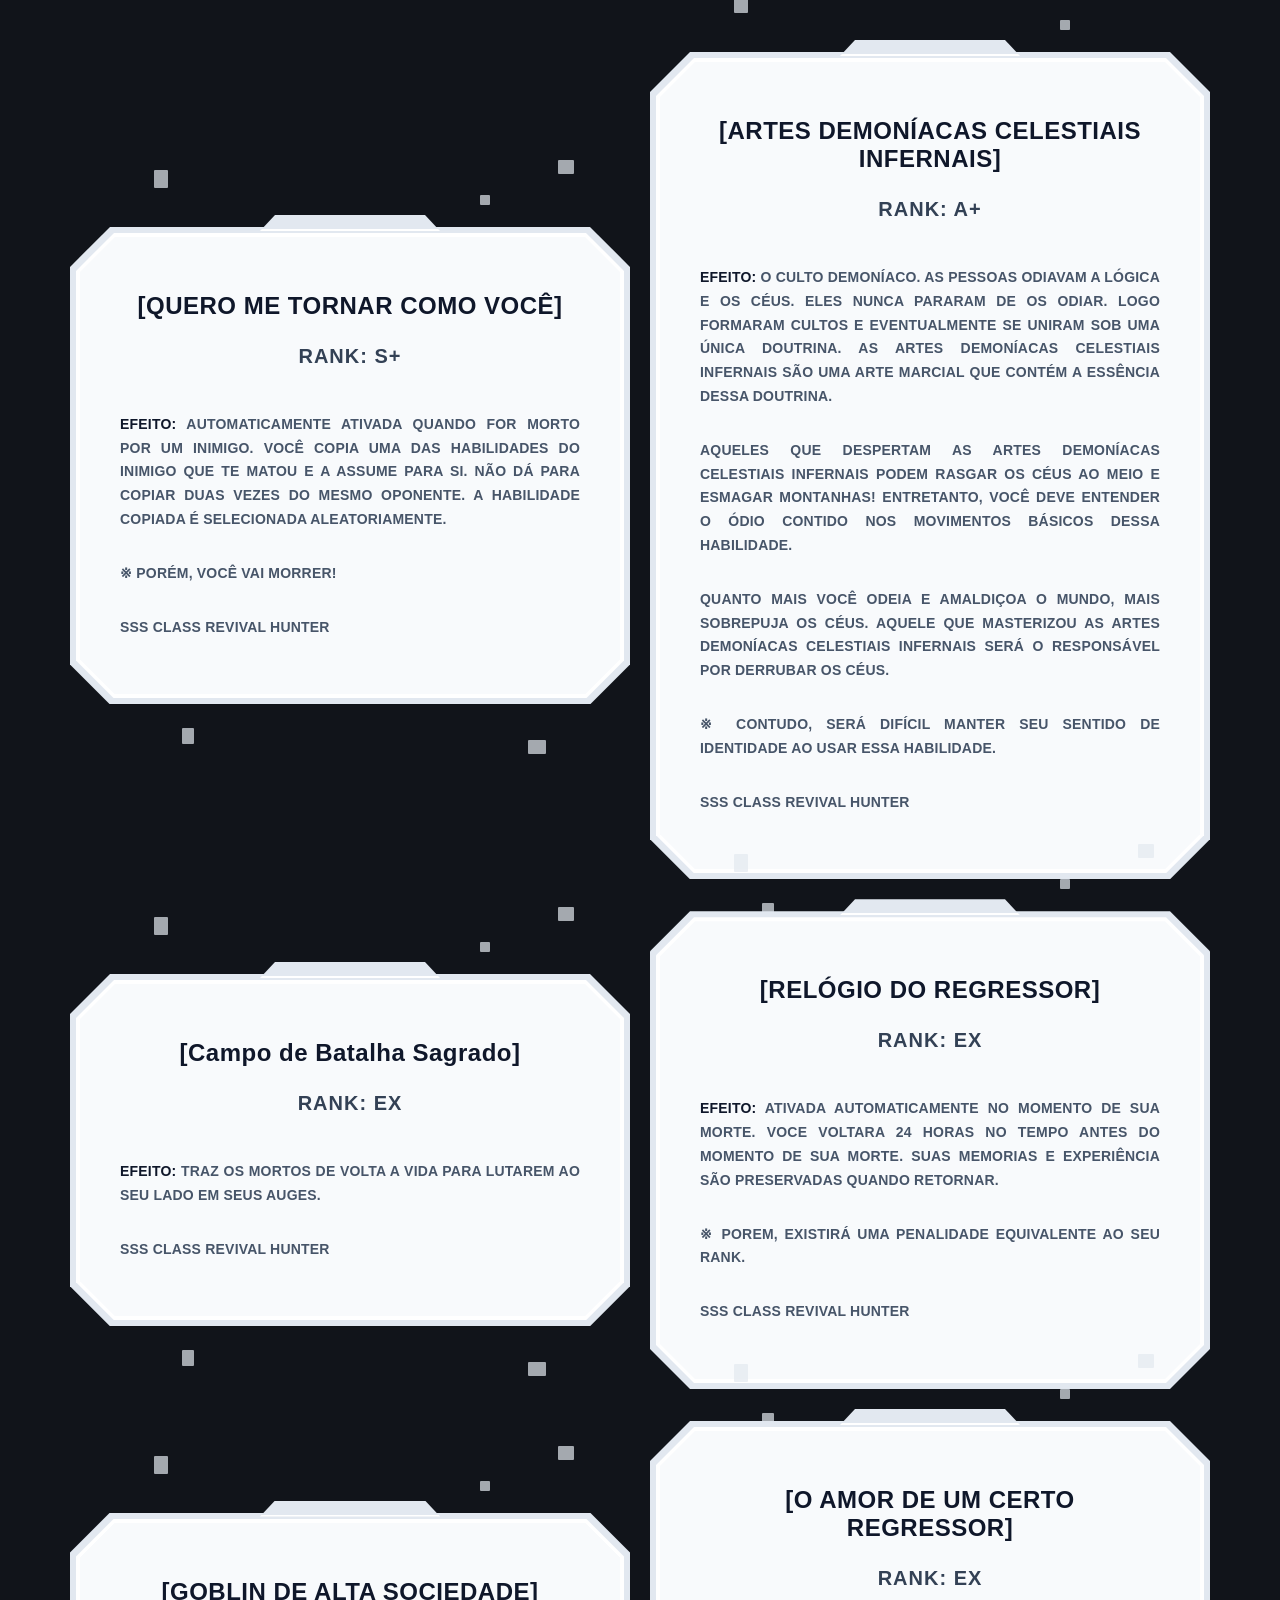
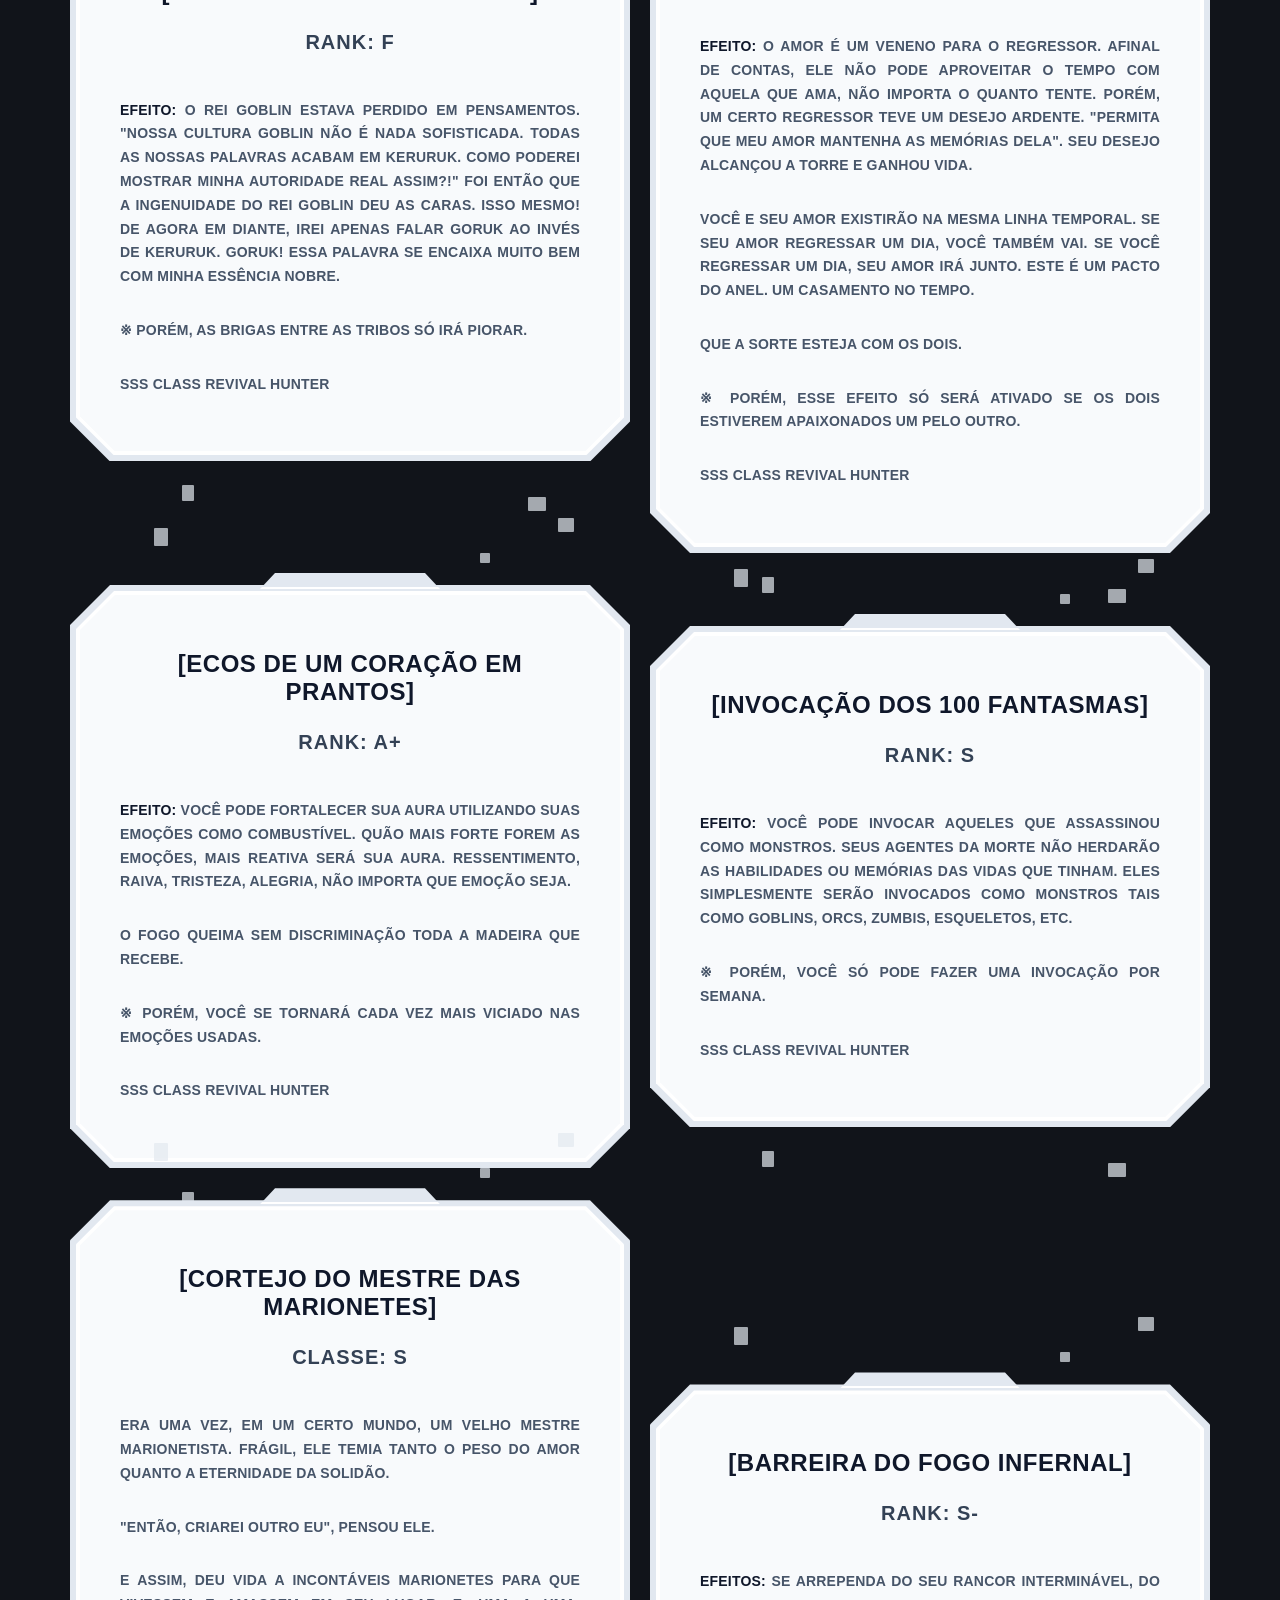
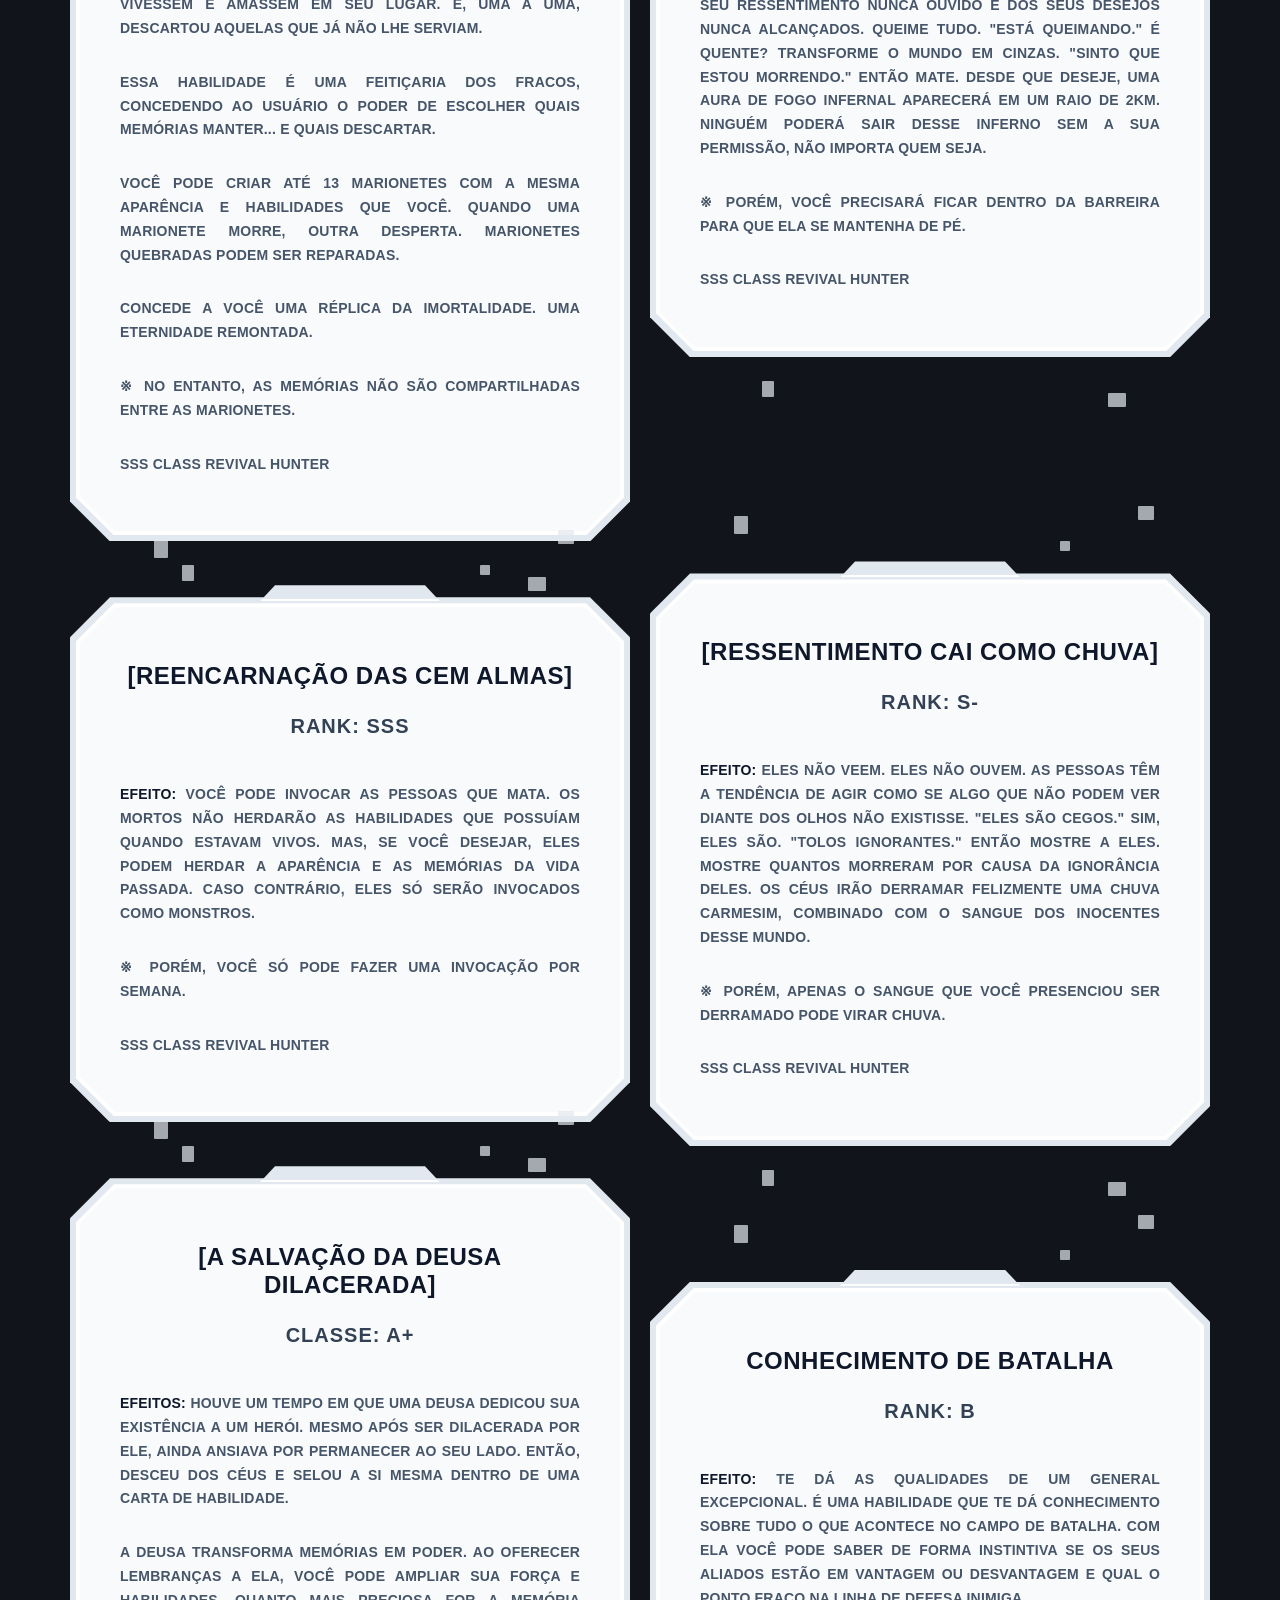
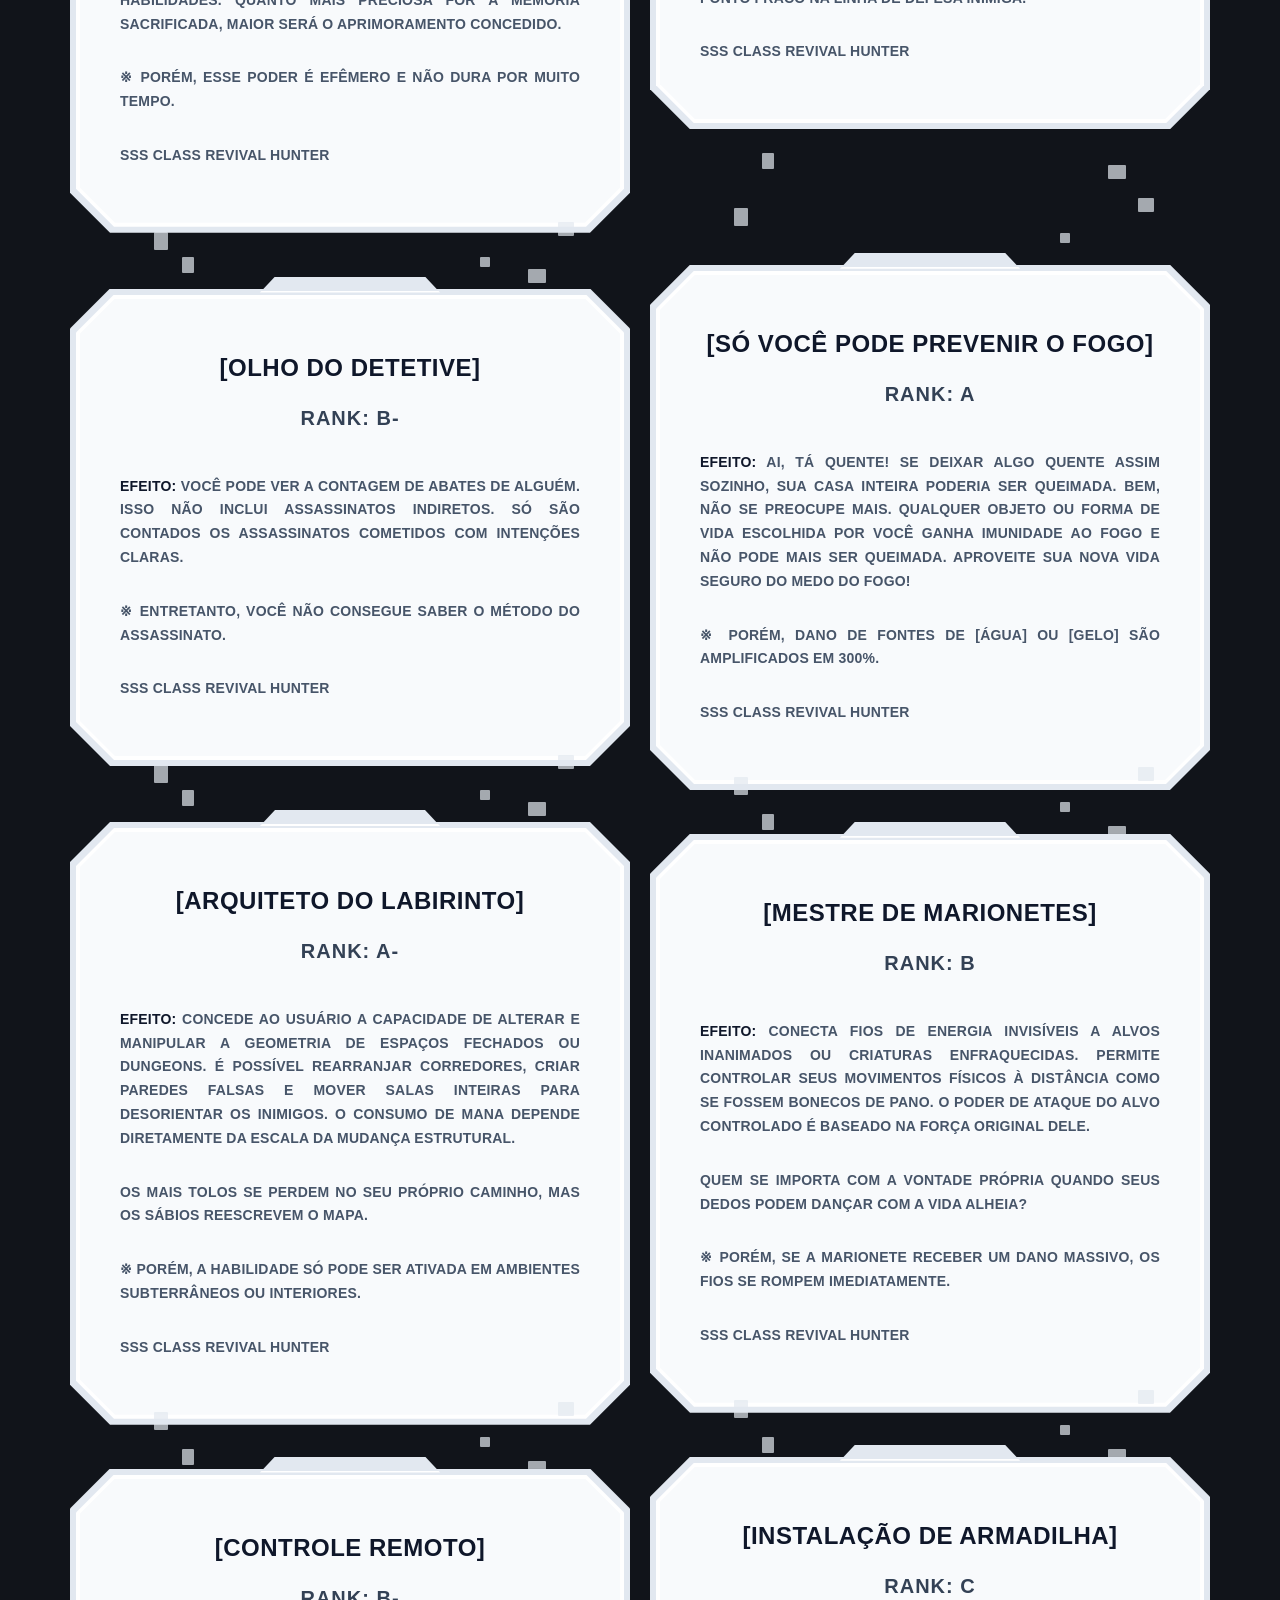
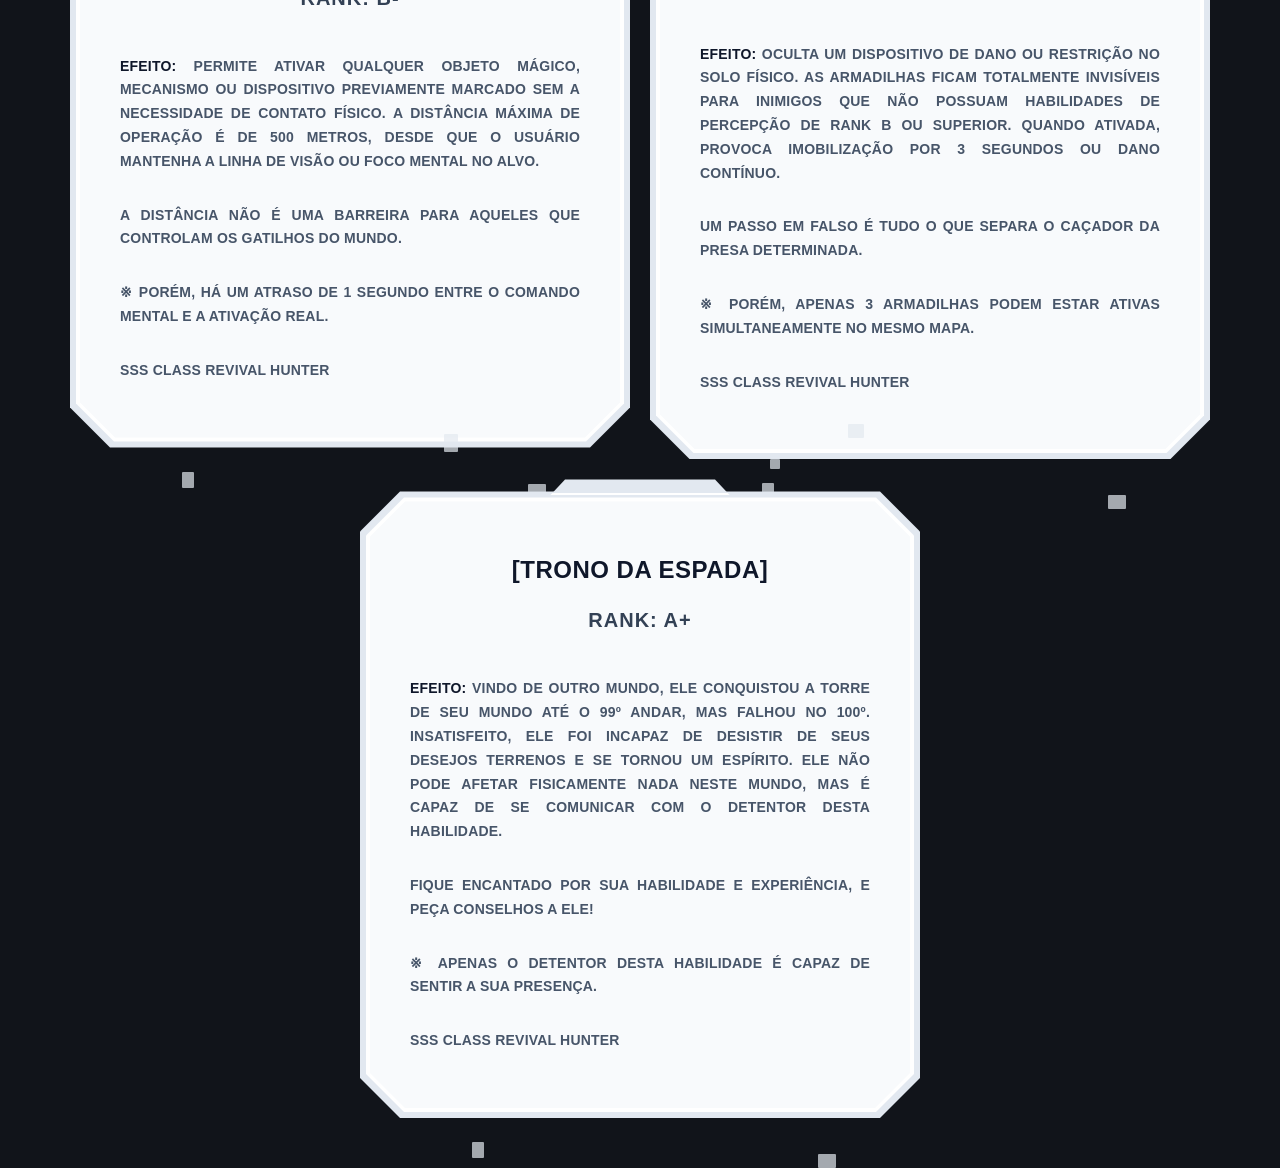
==== commit f4b2dc75: "a" ====
--- a/gemini.html
+++ b/gemini.html
@@ -19,6 +19,103 @@
         <div class="card-outer">
             <div class="card-middle">
                 <div class="card-inner">
+                    <div class="skill-title">[QUERO ME TORNAR COMO VOCÊ]</div>
+                    <div class="skill-rank">RANK: S+</div>
+                    
+                    <div class="skill-description">
+                        <div class="text-block">
+                            <span class="label-highlight">EFEITO:</span> AUTOMATICAMENTE ATIVADA QUANDO FOR MORTO POR UM INIMIGO. VOCÊ COPIA UMA DAS HABILIDADES DO INIMIGO QUE TE MATOU E A ASSUME PARA SI. NÃO DÁ PARA COPIAR DUAS VEZES DO MESMO OPONENTE. A HABILIDADE COPIADA É SELECIONADA ALEATORIAMENTE.
+                        </div>
+                        
+                        <div class="text-block">
+                            ※ PORÉM, VOCÊ VAI MORRER!
+                        </div>
+
+                        <div class="text-block">SSS CLASS REVIVAL HUNTER</div>
+                    </div>
+                </div>
+            </div>
+        </div>
+    </div>
+
+    <div class="ui-container">
+        <div class="particle p1"></div>
+        <div class="particle p2"></div>
+        <div class="particle p3"></div>
+        <div class="particle p4"></div>
+        <div class="particle p5"></div>
+
+        <div class="top-bracket"></div>
+
+        <div class="card-outer">
+            <div class="card-middle">
+                <div class="card-inner">
+                    <div class="skill-title">[ARTES DEMONÍACAS CELESTIAIS INFERNAIS]</div>
+                    <div class="skill-rank">RANK: A+</div>
+                    
+                    <div class="skill-description">
+                        <div class="text-block">
+                            <span class="label-highlight">EFEITO:</span> O CULTO DEMONÍACO. AS PESSOAS ODIAVAM A LÓGICA E OS CÉUS. ELES NUNCA PARARAM DE OS ODIAR. LOGO FORMARAM CULTOS E EVENTUALMENTE SE UNIRAM SOB UMA ÚNICA DOUTRINA. AS ARTES DEMONÍACAS CELESTIAIS INFERNAIS SÃO UMA ARTE MARCIAL QUE CONTÉM A ESSÊNCIA DESSA DOUTRINA.
+                        </div>
+
+                        <div class="text-block">
+                            AQUELES QUE DESPERTAM AS ARTES DEMONÍACAS CELESTIAIS INFERNAIS PODEM RASGAR OS CÉUS AO MEIO E ESMAGAR MONTANHAS! ENTRETANTO, VOCÊ DEVE ENTENDER O ÓDIO CONTIDO NOS MOVIMENTOS BÁSICOS DESSA HABILIDADE.
+                        </div>
+
+                        <div class="text-block">
+                            QUANTO MAIS VOCÊ ODEIA E AMALDIÇOA O MUNDO, MAIS SOBREPUJA OS CÉUS. AQUELE QUE MASTERIZOU AS ARTES DEMONÍACAS CELESTIAIS INFERNAIS SERÁ O RESPONSÁVEL POR DERRUBAR OS CÉUS.
+                        </div>
+                        
+                        <div class="text-block">
+                            ※ CONTUDO, SERÁ DIFÍCIL MANTER SEU SENTIDO DE IDENTIDADE AO USAR ESSA HABILIDADE.
+                        </div>
+
+                        <div class="text-block">SSS CLASS REVIVAL HUNTER</div>
+                    </div>
+                </div>
+            </div>
+        </div>
+    </div>
+
+    <div class="ui-container">
+        <div class="particle p1"></div>
+        <div class="particle p2"></div>
+        <div class="particle p3"></div>
+        <div class="particle p4"></div>
+        <div class="particle p5"></div>
+
+        <div class="top-bracket"></div>
+
+        <div class="card-outer">
+            <div class="card-middle">
+                <div class="card-inner">
+                    <div class="skill-title">[Campo de Batalha Sagrado]</div>
+                    <div class="skill-rank">RANK: EX</div>
+                    
+                    <div class="skill-description">
+                        <div class="text-block">
+                            <span class="label-highlight">EFEITO:</span> Traz os mortos de volta a vida para lutarem ao seu lado em seus auges. 
+                        </div>
+
+                        <div class="text-block">SSS CLASS REVIVAL HUNTER</div>
+                    </div>
+                </div>
+            </div>
+        </div>
+    </div>
+
+    <div class="ui-container">
+        <div class="particle p1"></div>
+        <div class="particle p2"></div>
+        <div class="particle p3"></div>
+        <div class="particle p4"></div>
+        <div class="particle p5"></div>
+
+        <div class="top-bracket"></div>
+
+        <div class="card-outer">
+            <div class="card-middle">
+                <div class="card-inner">
                     <div class="skill-title">[RELÓGIO DO REGRESSOR]</div>
                     <div class="skill-rank">RANK: EX</div>
                     
